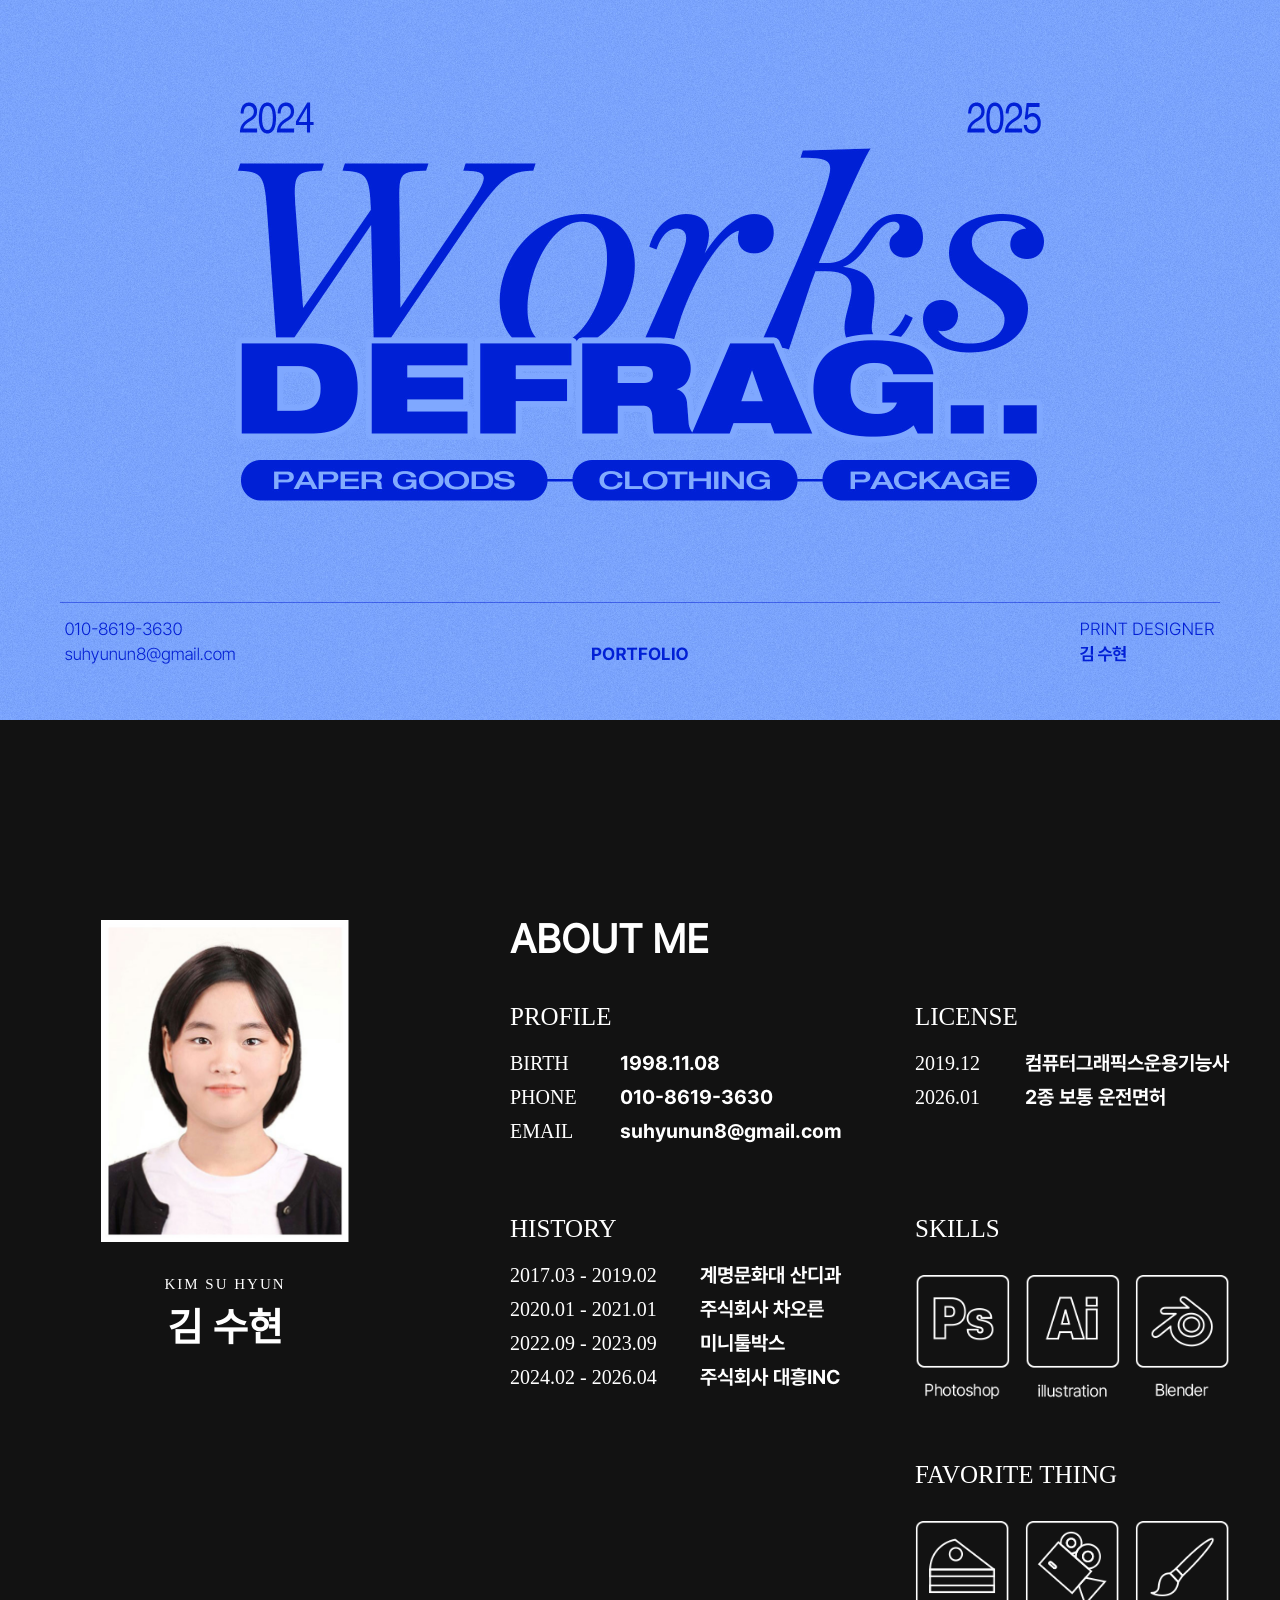
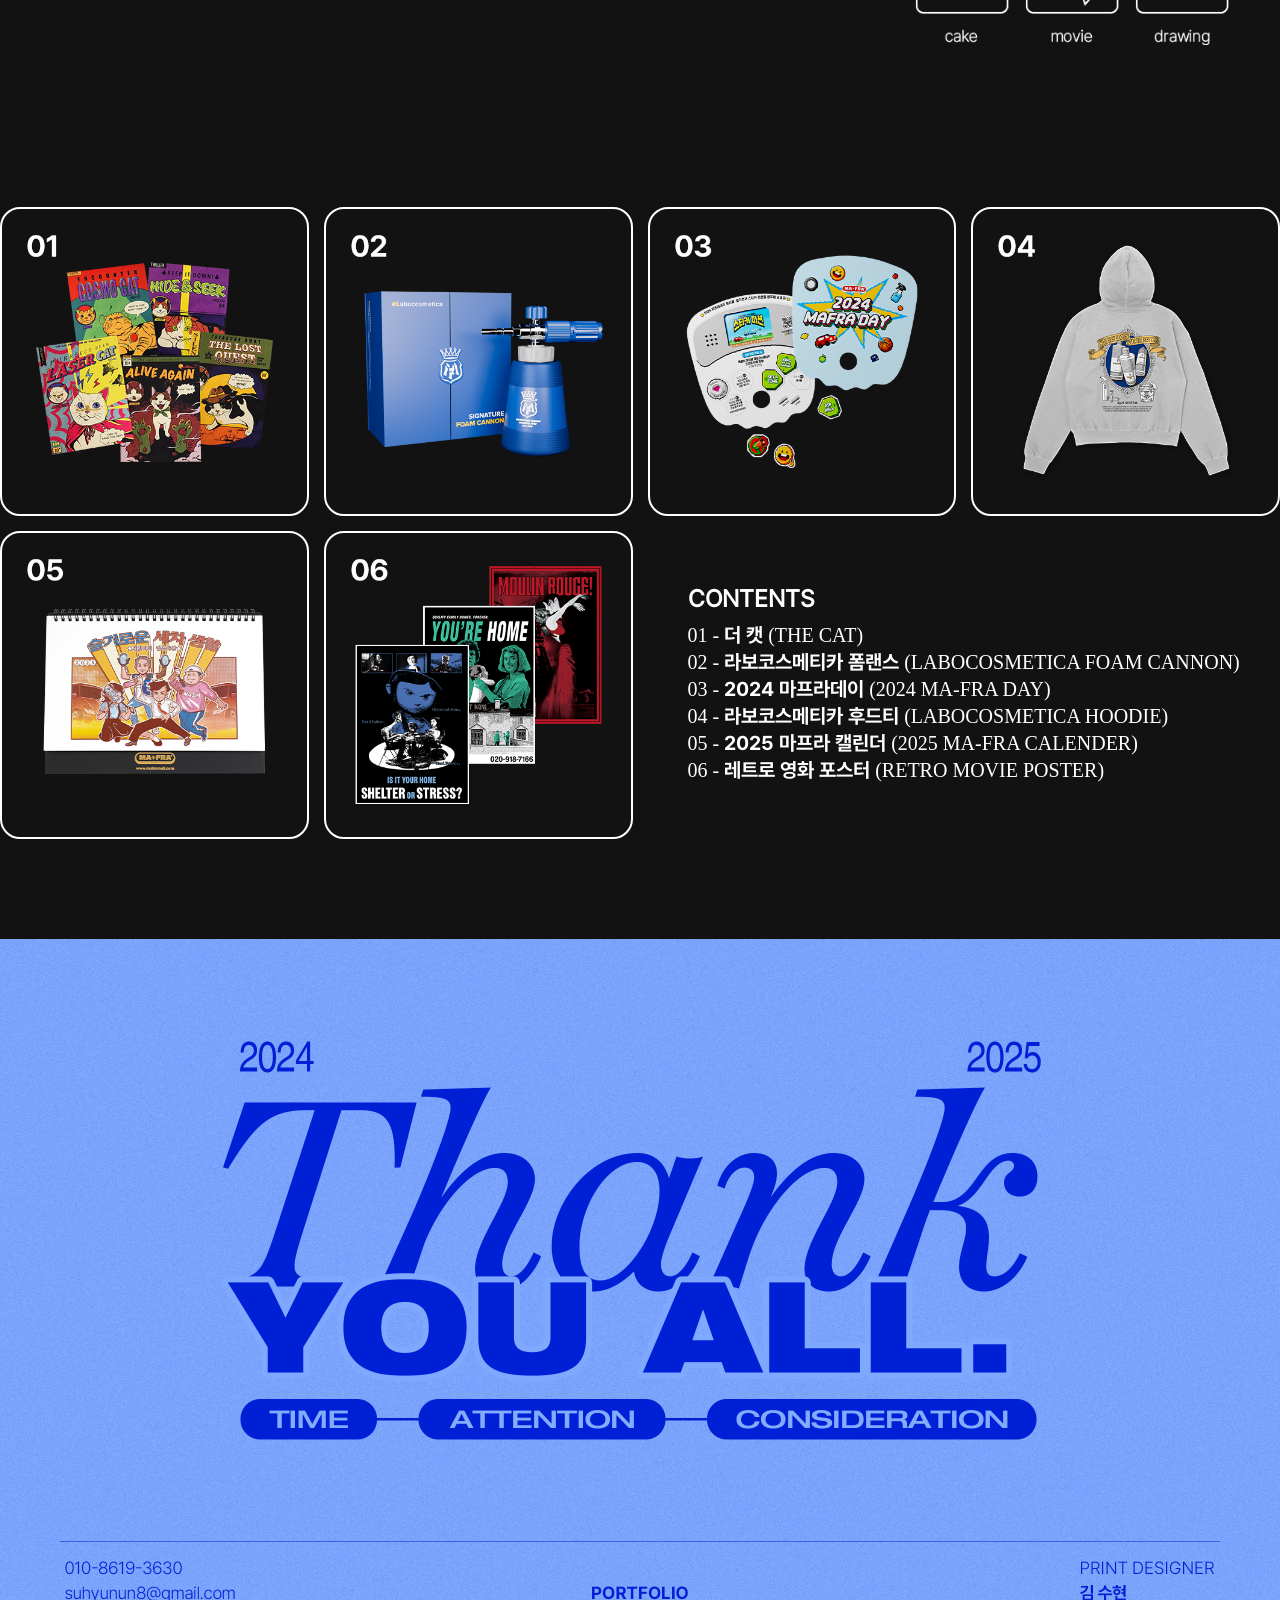
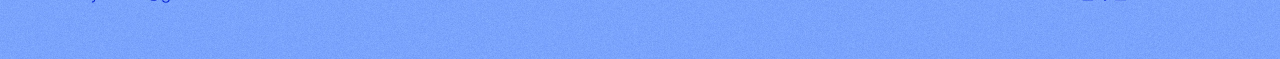
==== index.html @ 247b9dbf "dddd" ====
<!DOCTYPE html>
<html>
<head>
    <meta charset="utf-8">
    <meta name="viewport" content="width=device-width, initial-scale=1.0">
    <title>kim_su_hyun_portfolio_2025</title>
    <link rel="stylesheet" href="./style.css">
    <link rel="stylesheet" href="./media_query.css">
</head>
<body>
     <!-- 상단 커버 이미지 -->
    <section class="cover">
    <img src="./sause/cover/cover_first.jpg" alt="Portfolio Cover Top">
    </section>
 
    <!-- ABOUT -->
  <section class="about">
    <div class="about-container">

      <div class="profile-box">
        <div class="photo"><img src="./sause/cover/cover_my_photo.jpg" alt="Portfolio_my_photo"></div>
        <p class="name-en">KIM SU HYUN</p>
        <h2>김 수현</h2>
      </div>

      <div class="about-info">
      <div class="about_me">ABOUT ME</div>

        <div class="info-grid">
          <div class="profile">
            <h2>PROFILE</h2>
            <div class="profile-item">
            <span class="light">BIRTH</span><span class="bold">1998.11.08</span>
            <span class="light">PHONE</span><span class="bold">010-8619-3630</span>
            <span class="light">EMAIL</span><span class="bold">suhyunun8@gmail.com</span>
            </div>
          </div>

          <div class="license">
            <h2>LICENSE</h2>
            <div class="license-item">
            <span class="light">2019.12</span><span class="bold">컴퓨터그래픽스운용기능사</span>
            <span class="light">2026.01</span><span class="bold">2종 보통 운전면허</span>
            </div>
          </div>

        <div class="history">
          <h2>HISTORY</h2>
          <div class="history-item">
          <span class="light">2017.03 - 2019.02</span><span class="bold">계명문화대 산디과</span>
          <span class="light">2020.01 - 2021.01</span><span class="bold">주식회사 차오른</span>
          <span class="light">2022.09 - 2023.09</span><span class="bold">미니툴박스</span>
          <span class="light">2024.02 - 2026.04</span><span class="bold">주식회사 대흥INC</span>
          </div>
        </div>

        <div class="favorite_thing">
        <div class="skill_group">
         <h2>SKILLS</h2>
         <div class="icons">
            <div class="thing_icon"><img src="./sause/cover/cover_png_photoshop.png" alt="thing_01"></div>
            <div class="thing_icon"><img src="./sause/cover/cover_png_liiustration.png" alt="thing_02"></div>
            <div class="thing_icon"><img src="./sause/cover/cover_png_blender.png" alt="thing_03"></div>
         </div>
        </div>
        <div class="fav_group">
            <h2>FAVORITE THING</h2>
          <div class="icons">
            <div class="thing_icon"><img src="./sause/cover/cover_png_cake.png" alt="thing_04"></div>
            <div class="thing_icon"><img src="./sause/cover/cover_png_movie.png" alt="thing_05"></div>
            <div class="thing_icon"><img src="./sause/cover/cover_png_drawing.png" alt="thing_06"></div>
          </div>
        </div>
        </div>
        </div>

      </div>
    </div>
  </section>
  
  <!-- WORKS -->
  <section class="works-section">
    <div class="works-grid">
      <a href="detail.html?img=./sause/1.the_cat.jpg" target="_blank" class="work">
        <img src="./sause/cover/cover_content_01.png" alt="Portfolio_work_01"></a>

      <a href="detail.html?img=./sause/2-1.labo_package.jpg,./sause/2-2.labo_package.gif,./sause/2-3.labo_package.jpg" target="_blank" class="work">
        <img src="./sause/cover/cover_content_02.png" alt="Portfolio_work_02"></a>

      <a href="detail.html?img=./sause/3-1.2024mafraday.gif,./sause/3-2.2024mafraday.jpg" target="_blank" class="work">
        <img src="./sause/cover/cover_content_03.png" alt="Portfolio_work_03"></a>

      <a href="detail.html?img=./sause/4.graffiti_hoodie.jpg" target="_blank" class="work">
        <img src="./sause/cover/cover_content_04.png" alt="Portfolio_work_04"></a>

      <a href="detail.html?img=./sause/5-1.mafra_calender.jpg,./sause/5-2.mafra_calender.gif,./sause/5-3.mafra_calender.jpg" target="_blank" class="work">
        <img src="./sause/cover/cover_content_05.png" alt="Portfolio_work_05"></a>

      <a href="detail.html?img=./sause/6.movie_posters.jpg" target="_blank" class="work">
        <img src="./sause/cover/cover_content_06.png" alt="Portfolio_work_06"></a>
    <div class="work_text">
        <h2>CONTENTS</h2>
        <div class="contents_t">
        <p>01 - <span>더 캣 </span>(THE CAT)</p>
        <p>02 - <span>라보코스메티카 폼랜스 </span>(LABOCOSMETICA FOAM CANNON)</p>
        <p>03 - <span>2024 마프라데이 </span>(2024 MA-FRA DAY)</p>
        <p>04 - <span>라보코스메티카 후드티 </span>(LABOCOSMETICA HOODIE)</p>
        <p>05 - <span>2025 마프라 캘린더 </span>(2025 MA-FRA CALENDER)</p>
        <p>06 - <span>레트로 영화 포스터 </span>(RETRO MOVIE POSTER)</p>
        </div>
    </div>
    </div>
  </section>

  <section class="cover">
  <img src="./sause/cover/cover_end.jpg" alt="Portfolio Cover end">
  </section>

</body>
</html>
---- style.css ----
* {
  margin: 0;
  padding: 0;
  box-sizing: border-box;
}
html{
    height: 100%;
    overflow-x: hidden;
}
body {
  background: #121212;
  color: #fff;
  font-family: 'pretendard_regular';
}
/*---font---*/
@font-face { 
    font-family: 'futura_heavy';
    src: url('./font/futura/FuturaCyrillicHeavy.ttf') format('truetype');
}

@font-face { 
    font-family: 'pretendard_bold';
    src: url('./font/Pretendard/Pretendard-Bold.otf') format('opentype');
}

@font-face { 
    font-family: 'pretendard_regular';
    src: url('./font/Pretendard/Pretendard-Regular.otf') format('opentype');
}

@font-face { 
    font-family: 'pretendard_light';
    src: url('./font/Pretendard/Pretendar_light.otf') format('opentype'); /* 오타 수정: fomat -> format */
}
img {
    max-width: 100%;
    height: auto;
}
/* ===== COVER IMAGE ===== */
.cover img {
  width: 100%;
  height: auto;
  display: block;
}

/* --- ABOUT 섹션 --- */
.about-container {
    display: flex;
    max-width: 1400px;
    margin: 100px auto;
    align-items: flex-start;
}

.profile-box {
    flex: 0 0 450px;
    display: flex;
    flex-direction: column;
    align-items: center;
    text-align: center;
    margin: 100px 0 0 0;
}

.photo img {
    width: 55%;
    height: auto;
    margin-bottom: 30px;
}

.name-en {
     font-size: 15px;
     letter-spacing: 2px; 
     margin: 0 0 10px 0;
    }
.profile-box h2 {
    font-size: 40px;
    font-weight: bold;
    line-height: 1.2;
}

/* 오른쪽 정보 문단 */
.about-info {
    flex: 1;
    margin: 95px 0 0 60px;
}
.about_me { 
    font-size: 40px; 
    font-weight: 900; 
    margin-bottom: 40px; 
}
.info-grid {
    display: grid;
    grid-template-columns: 1fr 1fr;
    gap: 60px 40px;
}
.info-grid h2{
    font-weight: 300;
    font-family: 'pretendard_light';
    font-size: 25px;
    margin: 0 0 20px 0;
    display: inline-block;
}
.info-grid p{
    font-weight: 300;
    font-family: 'pretendard_light';
}
span {
    font-family: 'pretendard_bold';
    text-align: left;
}
p {
    font-family: 'pretendard_light';
    font-size: 20px;
    color: #fff;
}
.bold {
    font-family: 'pretendard_bold';
    text-align: left;
}
.light {
    font-family: 'pretendard_light';
    font-size: 20px;
    color: #fff;
}
.profile-item, .license-item, .history-item {
    display: grid;
    grid-template-columns: 100px 1fr;
    gap: 10px;
    margin-bottom: 12px;
    align-items: baseline;
}
.history-item .light {
    flex: 0 0 180px;
    white-space: nowrap;
}
.history-item .bold {
    flex: 0 0 180px;
    white-space: nowrap;
    margin: 0 0 0 80px;
}
.light {
    font-family: 'pretendard_light';
    font-size: 20px;
}
.bold {
    font-family: 'pretendard_bold';
    font-size: 20px;
}

/* --- SKILLS 아이콘 --- */

.favorite_thing {
    grid-column: span 1;
}
.skill_group, .fav_group {
    margin-bottom: 30px;
}
.icons {
    display: flex;
    flex-wrap: wrap;
    gap: 10px;
}
.thing_icon {
    width: 95px;
    height: auto;
    display: inline-block;
    justify-content: center;
    align-items: center;
    margin: 10px 5px 30px 0;
}
.thing_icon img {
    width: 100%;
    height: 100%;
    object-fit: contain;
}

/* --- WORKS 섹션 --- */
.works-grid {
    display: grid;
    grid-template-columns: repeat(4, 1fr);
    max-width: 1300px;
    margin : 100px auto;
    justify-items: center;
    gap: 15px;
}
.work {
    aspect-ratio: 1 / 1;
    border: 2px solid #fff;
    border-radius: 20px;
    display: flex;
    justify-content: center;
    align-items: center;
    overflow: hidden;
    width: 100%;
    height: auto;
    overflow: hidden;
    text-decoration: none;
}
.work :hover{
    border: 2px solid #000;
    opacity: 0.8;
}
.work img {
    width: 100%;
    height: auto;
    object-fit: cover;
}
.work_text h2{
    margin: 0 0 10px 0;
}
.work_text{
    font-weight: 300;
    grid-column: span 2;
    display: flex;
    flex-direction: column;
    justify-content: center;
    align-items: flex-start;
    width: 100%;
    padding-left: 40px;
}
.work_text p{
    margin: 0 0 3px 0;
}
---- media_query.css ----
/* ===== 1. Tablet (1100px 이하) ===== */
@media screen and (max-width: 1100px) {
    .about-container {
        flex-direction: column;
        align-items: center;
        margin: 50px auto;
        padding: 0 20px;
    }
    .photo {
        width: 40%;
        min-width:280px;
        max-width: 400px;
        height: auto;
        margin: 30px 0 0 0;
    }
    .profile-box {
        display:flex;
        flex: 0 0 auto;
        margin: 20px 0 50px 0;
    }
    .about-info {
        margin: 20px 0 0 0;
        width: 100%;
        display: flex;
        flex-direction: column;
        align-items: center;
    }
    .info-grid {
        display: grid;
        grid-template-columns: 1fr 1fr;
        width: fit-content;
        gap: 40px;
        text-align: left;
    }
    .work {
        width: 100%;
        max-width: 300px;
        height: auto;
    }
    .works-grid {
        display: grid;
        grid-template-columns: repeat(3, 1fr);
        gap: 15px;
        padding: 0 70px;
        justify-items: center;
    }
    .work_text {
        grid-column: span 3;
        padding-left: 0;
        margin: 20px 0 0 50px;
    }
}

/* ===== 2. Mobile (768px 이하) ===== */
@media screen and (max-width: 768px) {

    .about_me {
        font-size: 30px; text-align: center;
    }
    .profile-box h2 {
        font-size: 32px;
    }
    p, .info-grid p {
        font-size: 16px;
    }
    .photo{
        width: 50%;
        min-width: 150px;
        max-width: 250px;
        height: auto;
    }
    .photo img{
        width: 100%;
        height: auto;
    }
    .info-grid {
        grid-template-columns: 1fr;
        gap: 30px;
    }
    .info-grid p { 
        font-size: 20px;
        line-height: 1.6;
        word-break: keep-all;
    }
    .info-grid h2 {
        font-size: 20px;
        margin-bottom: 10px;
        padding-bottom: 5px;
    }
    .profile-item, .license-item, .history-item {
    display: grid;
    grid-template-columns: 80px 1fr;
    gap: 8px;
    margin: 0 0 12px 0;
    align-items: baseline;
    }
    .works-grid {
        grid-template-columns: 1fr;
        justify-items: center;
    }
    .work {
        width: 100%;
        max-width: 500px;
        margin: 0 0 20px 0;
    }
    .work_text {
        grid-column: span 1;
        align-items: center;
        text-align: left;
        margin: 0 auto;
        padding-left: 0;
        align-items: flex-start;
    }
    .icons {
        width: 100%;
        display: flex;
        justify-content: center;
        gap: 20px;
        margin: 20px 0 40px 0;
        flex-wrap: wrap;
    }
    .thing_icon {
        width: 88px;
        max-width: none;
        height: auto;
        margin: 0;
    }
    .thing_icon img {
        width: 100%;
        height: auto;
        display: block;
        object-fit: contain;
    }
    .history-item {
        flex-direction: column;
        gap: 5px;
    }
    
    .history-item .date {
        flex: 0 0 auto;
    }

    .info-grid {
        width: 100%;
    }
    .contents_t {
        line-height: 2.0;
        font-size: 16px;
    }
}
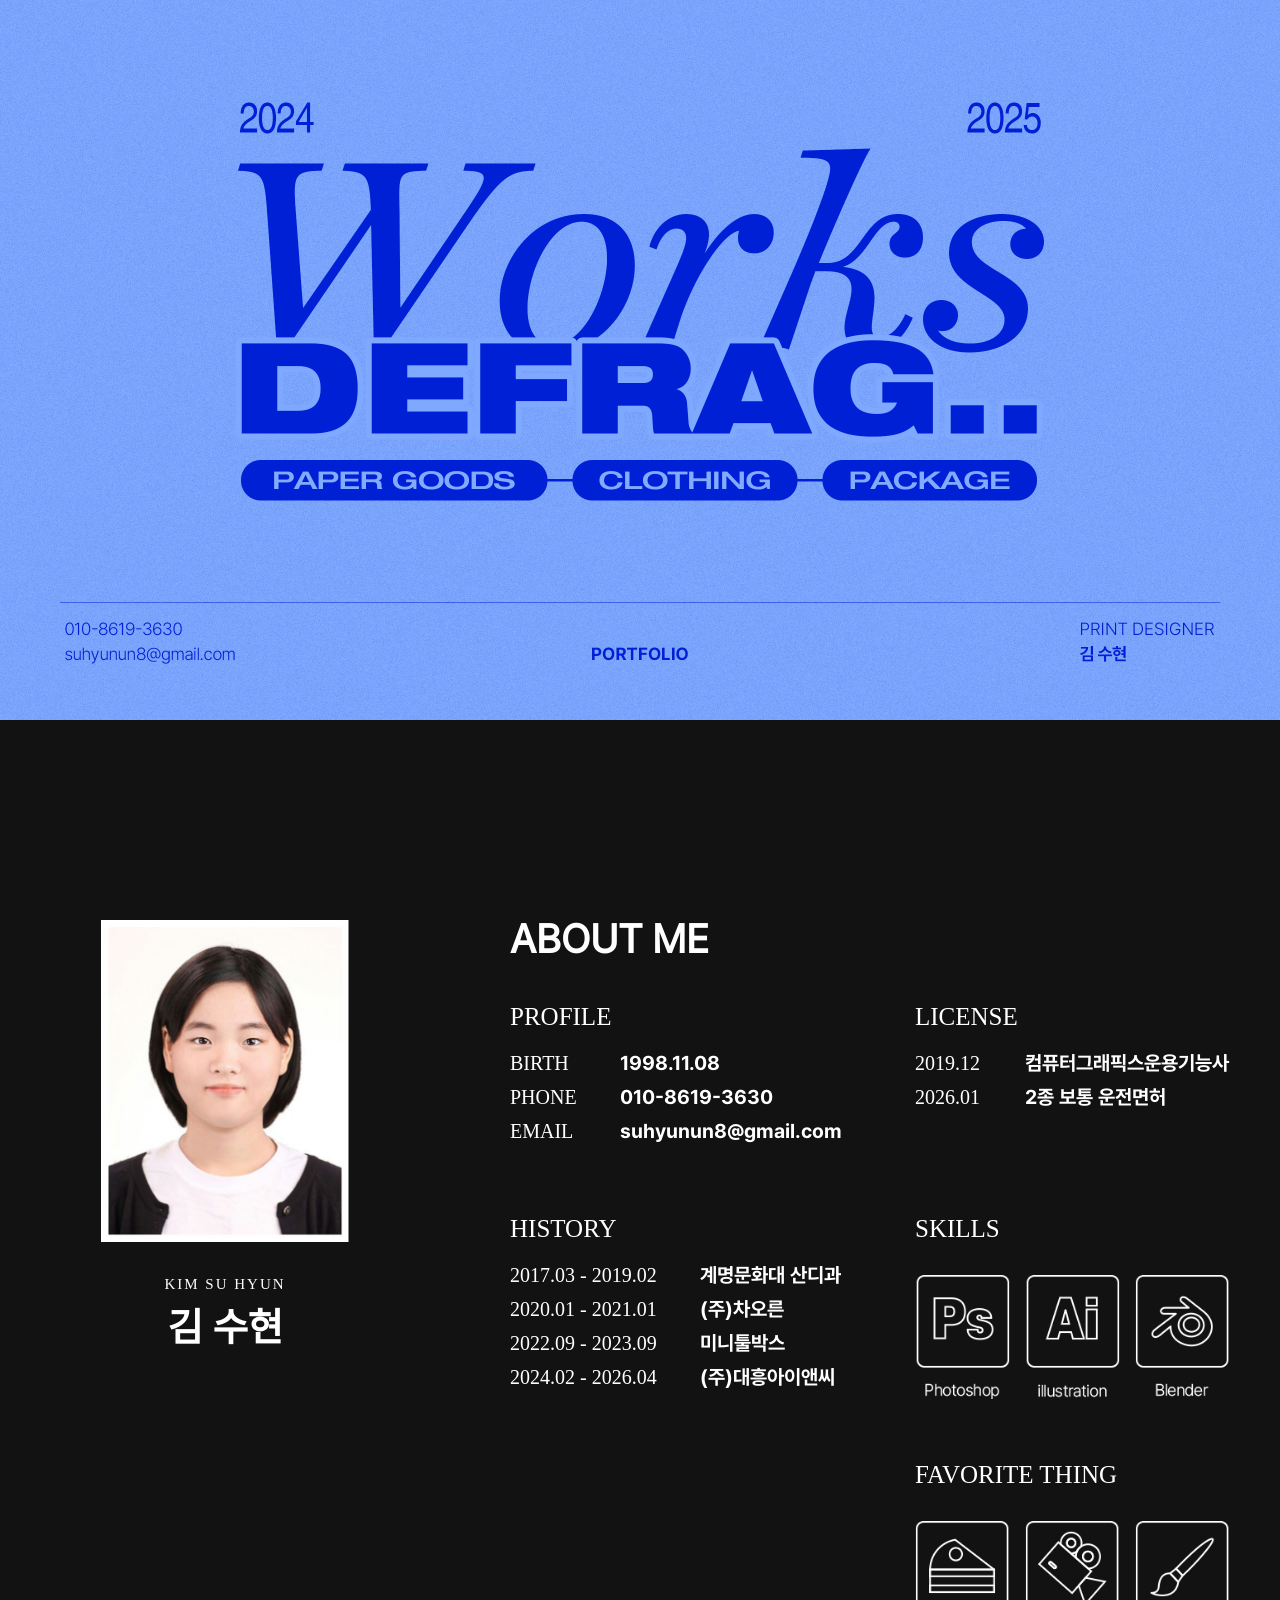
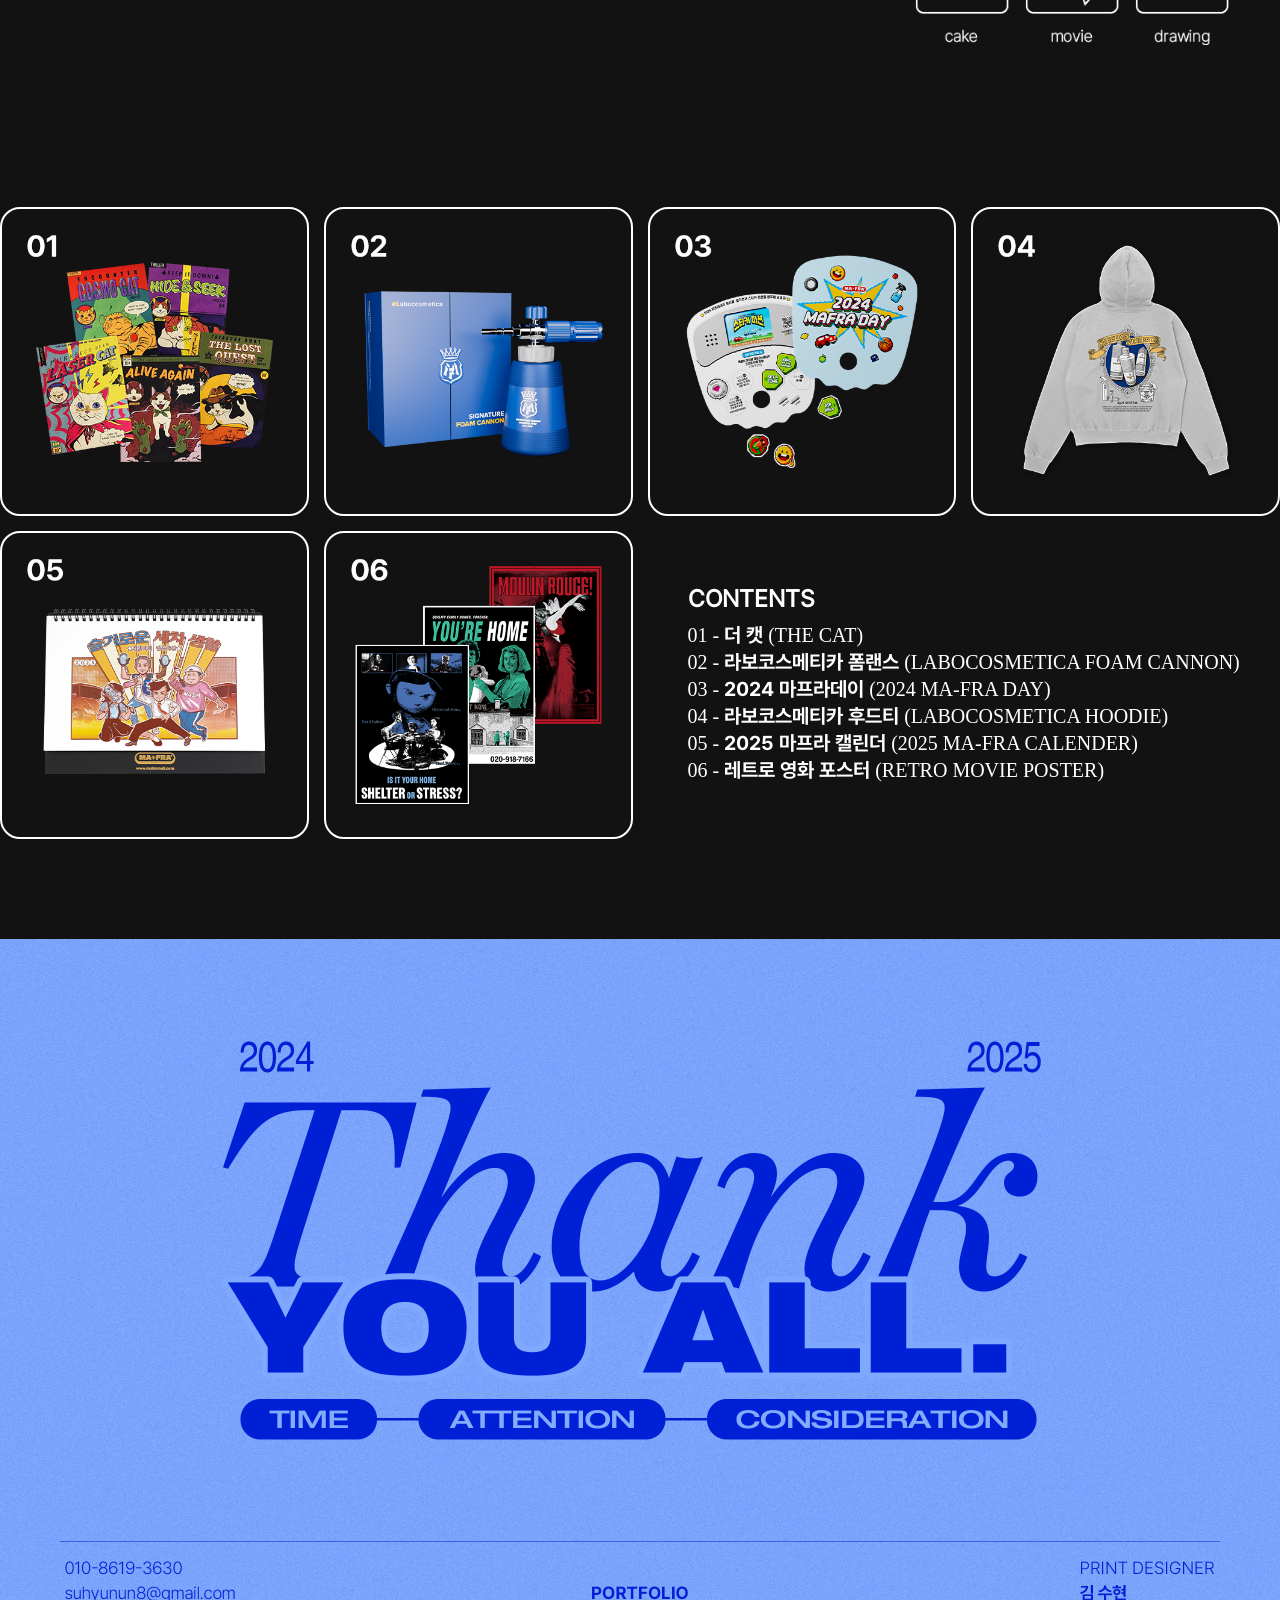
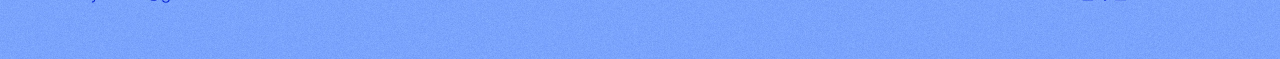
==== commit e0a61873: "text" ====
--- a/index.html
+++ b/index.html
@@ -48,9 +48,9 @@
           <h2>HISTORY</h2>
           <div class="history-item">
           <span class="light">2017.03 - 2019.02</span><span class="bold">계명문화대 산디과</span>
-          <span class="light">2020.01 - 2021.01</span><span class="bold">주식회사 차오른</span>
+          <span class="light">2020.01 - 2021.01</span><span class="bold">(주)차오른</span>
           <span class="light">2022.09 - 2023.09</span><span class="bold">미니툴박스</span>
-          <span class="light">2024.02 - 2026.04</span><span class="bold">주식회사 대흥INC</span>
+          <span class="light">2024.02 - 2026.04</span><span class="bold">(주)대흥아이앤씨</span>
           </div>
         </div>
 
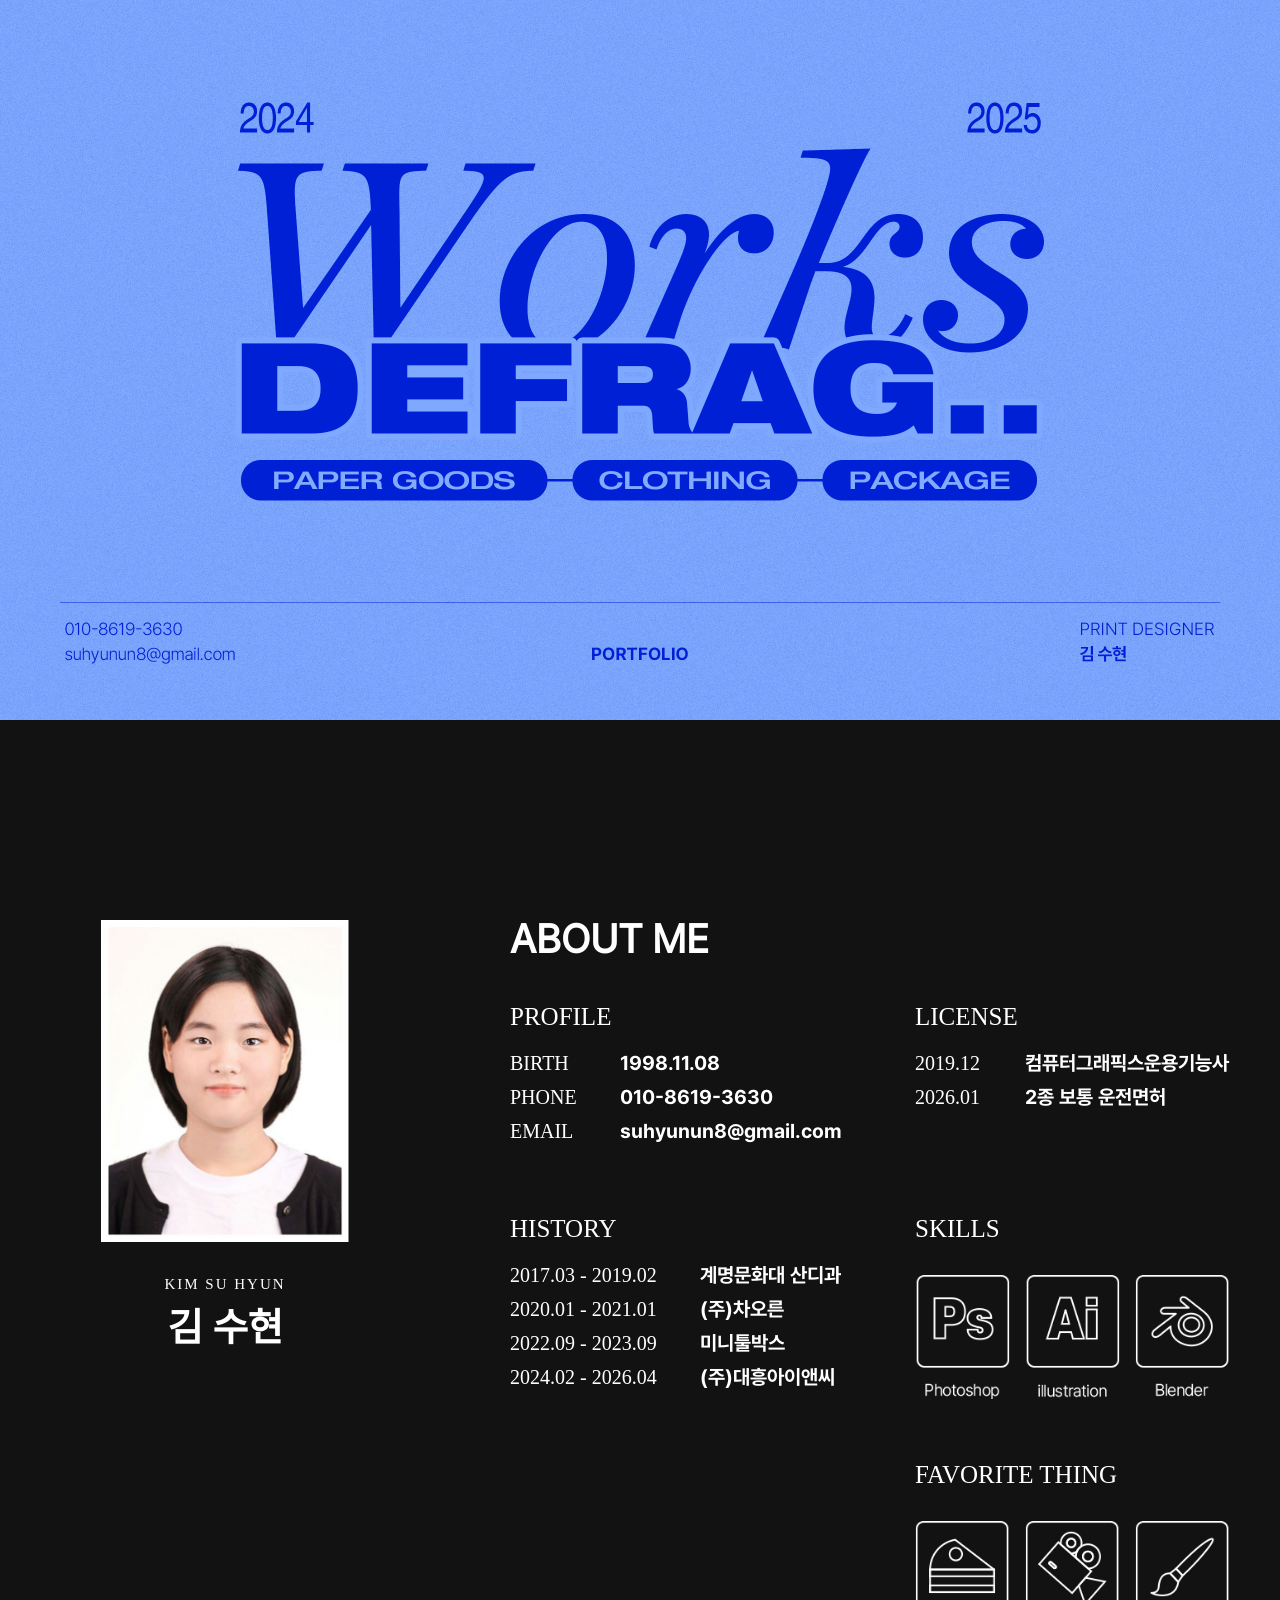
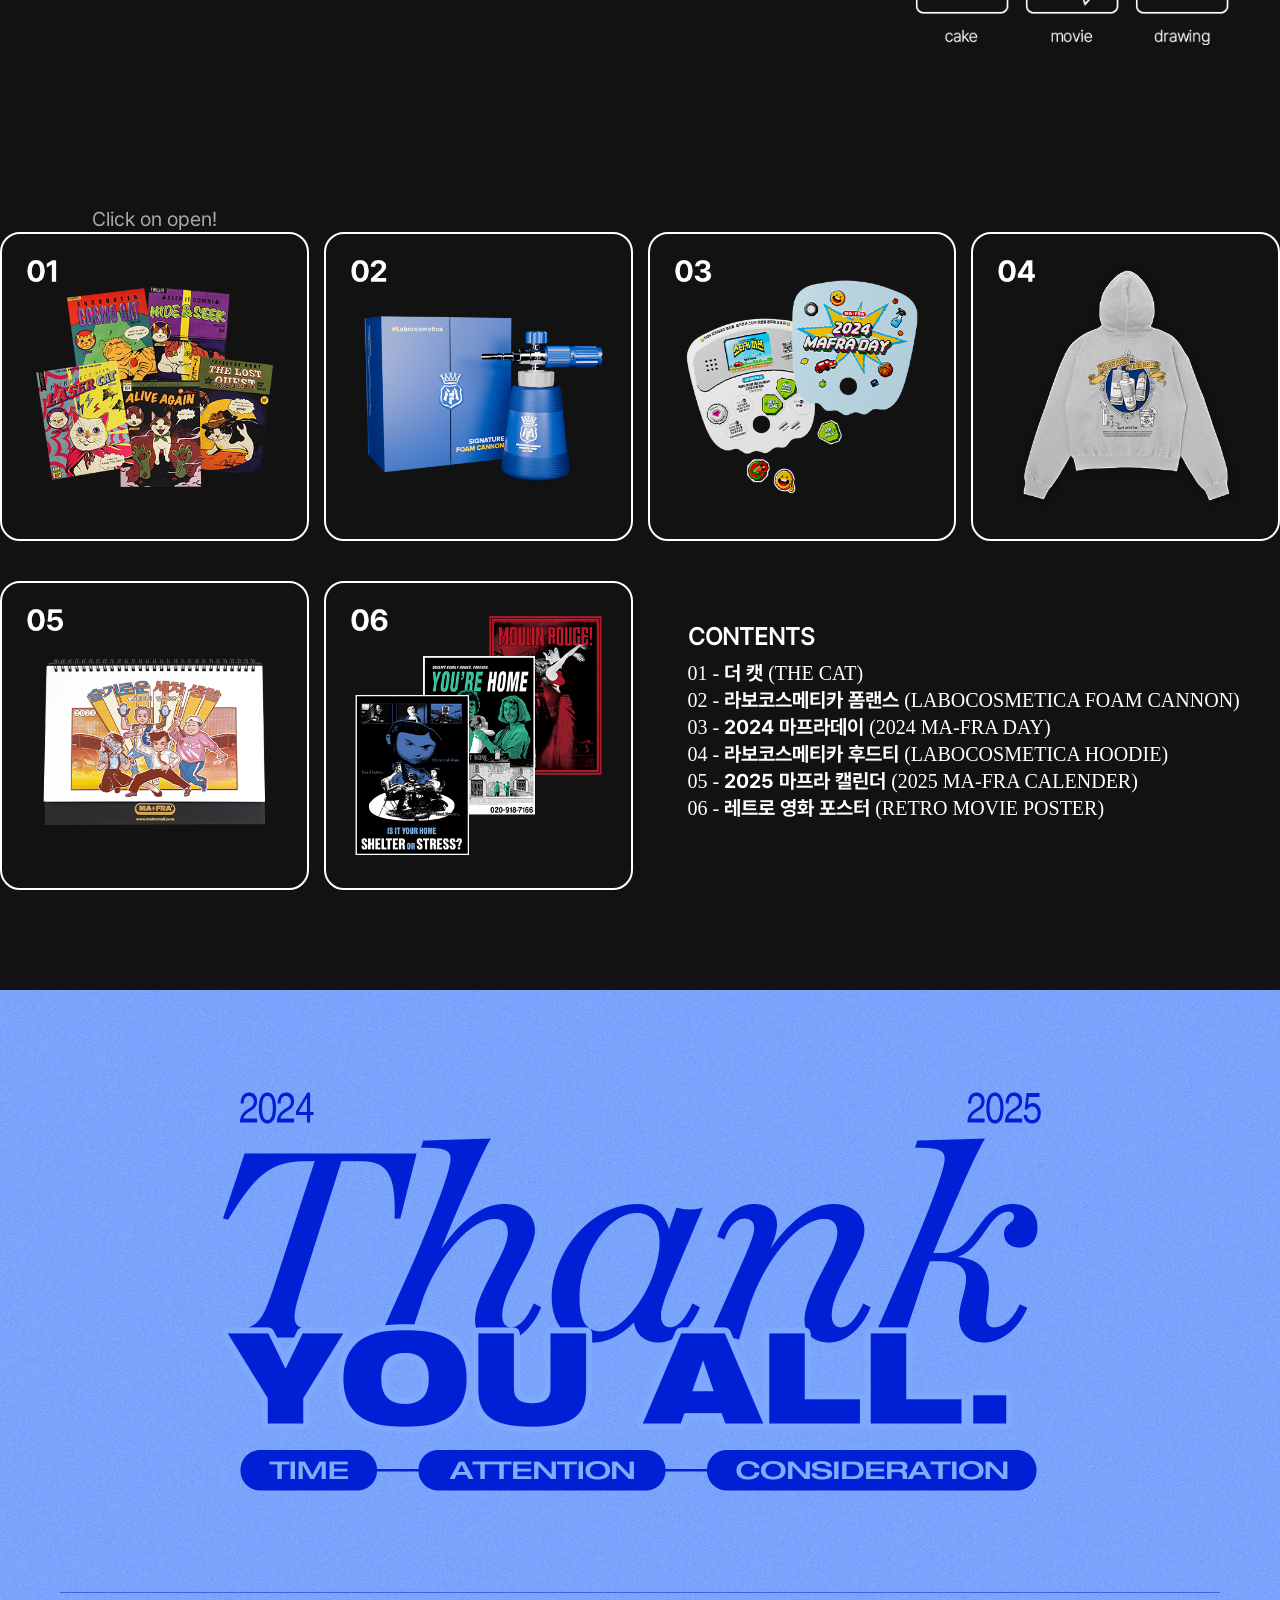
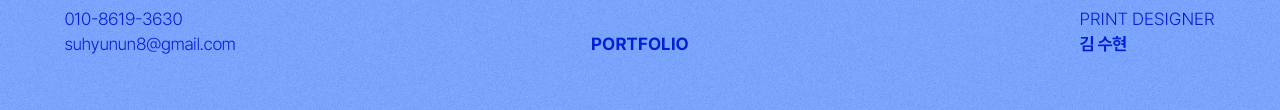
==== commit 050fb93c: "fdfd" ====
--- a/index.html
+++ b/index.html
@@ -81,9 +81,11 @@
   <!-- WORKS -->
   <section class="works-section">
     <div class="works-grid">
-      <a href="detail.html?img=./sause/1.the_cat.jpg" target="_blank" class="work">
-        <img src="./sause/cover/cover_content_01.png" alt="Portfolio_work_01"></a>
-
+      <div class="work-container">
+      <span class="click-text">Click on open!</span> <a href="detail.html?img=./sause/1.the_cat.jpg" target="_blank" class="work">
+      <img src="./sause/cover/cover_content_01.png" alt="Portfolio_work_01">
+      </a>
+    </div>
       <a href="detail.html?img=./sause/2-1.labo_package.jpg,./sause/2-2.labo_package.gif,./sause/2-3.labo_package.jpg" target="_blank" class="work">
         <img src="./sause/cover/cover_content_02.png" alt="Portfolio_work_02"></a>
 
--- a/style.css
+++ b/style.css
@@ -183,6 +183,7 @@
     gap: 15px;
 }
 .work {
+    position: relative;
     aspect-ratio: 1 / 1;
     border: 2px solid #fff;
     border-radius: 20px;
@@ -191,9 +192,8 @@
     align-items: center;
     overflow: hidden;
     width: 100%;
-    height: auto;
-    overflow: hidden;
     text-decoration: none;
+    margin-top: 25px;
 }
 .work :hover{
     border: 2px solid #000;
@@ -220,3 +220,21 @@
 .work_text p{
     margin: 0 0 3px 0;
 }
+.work-container {
+    display: flex;
+    flex-direction: column;
+    align-items: center;
+    width: 100%;
+}
+.click-text {
+    font-size: 20px;
+    color: #aaaaaa;
+    margin-bottom: 0.5%;
+    display: block;
+    width: 100%;
+    text-align: center;
+    font-family: 'pretendard_regular';
+}
+.work-container .work {
+    margin: 0; 
+}
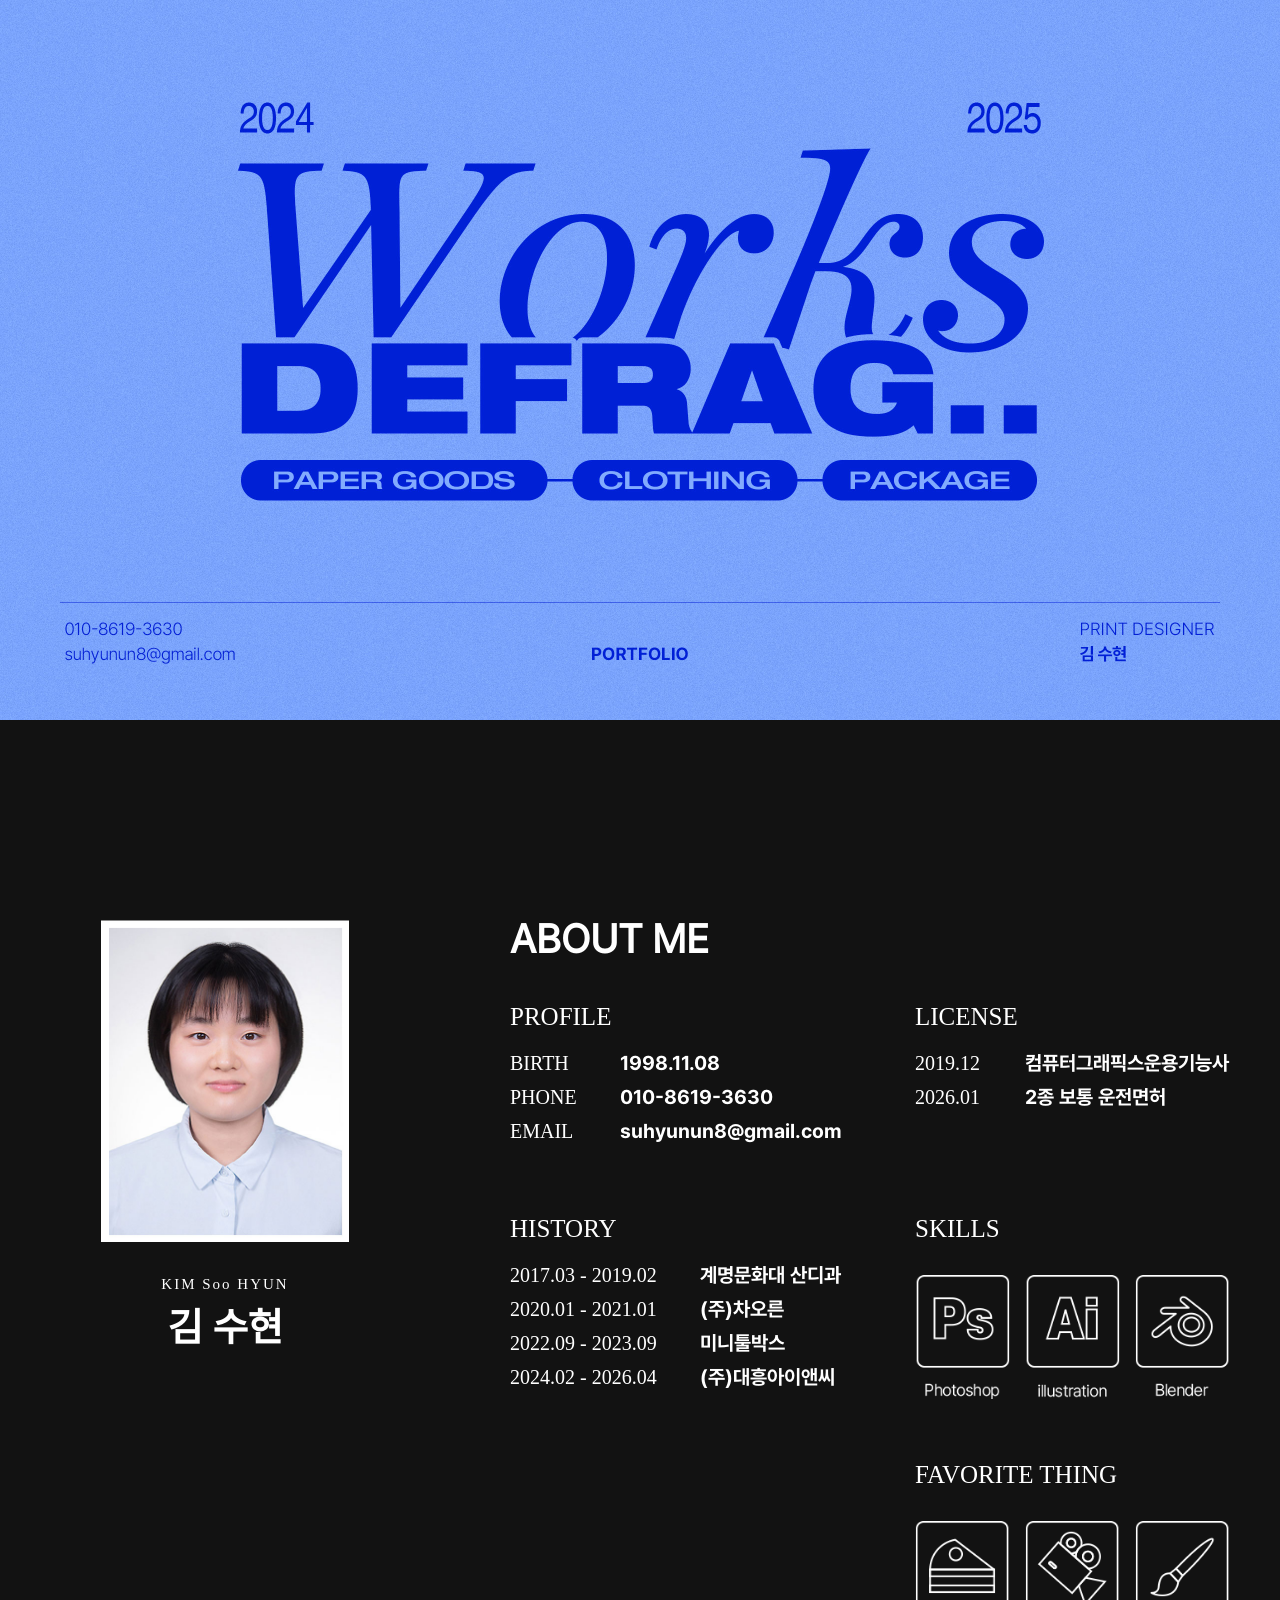
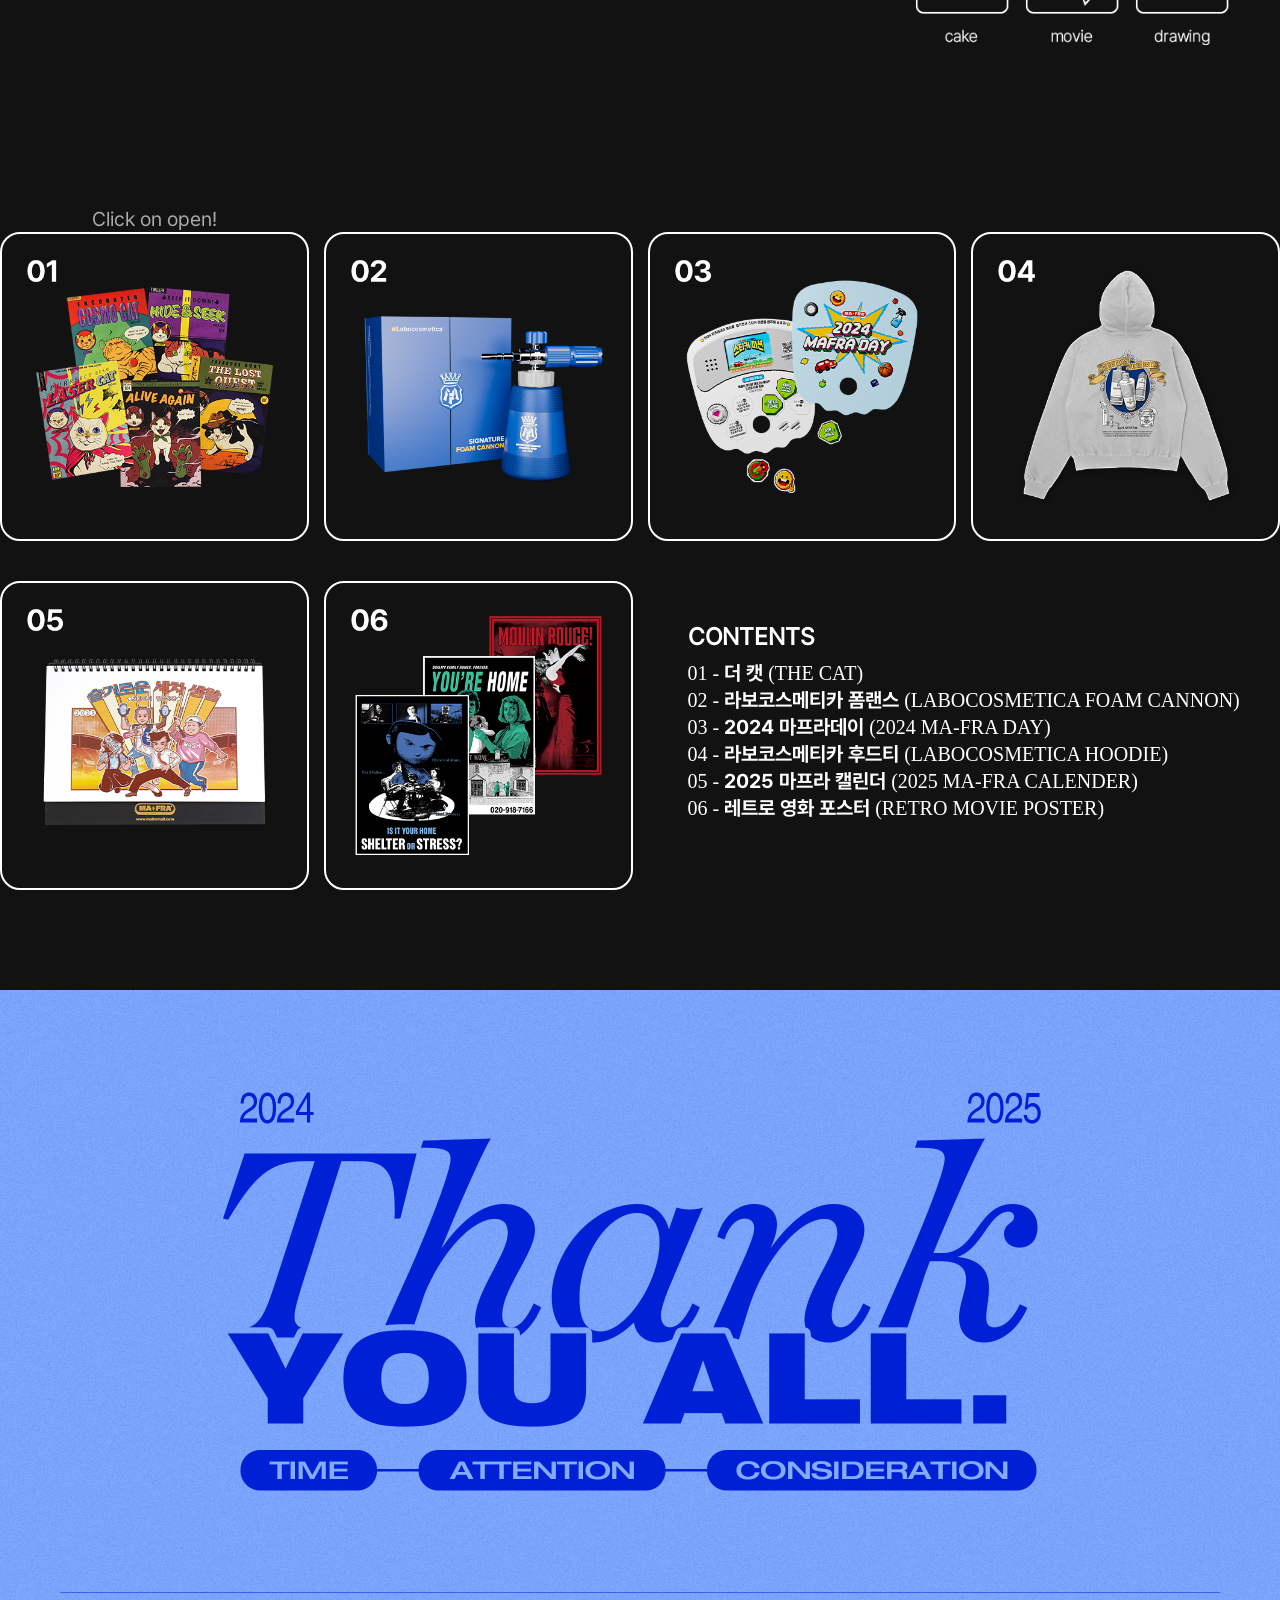
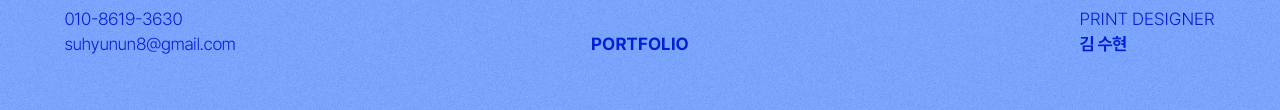
==== commit 9b0ded4c: "dd" ====
--- a/index.html
+++ b/index.html
@@ -19,7 +19,7 @@
 
       <div class="profile-box">
         <div class="photo"><img src="./sause/cover/cover_my_photo.jpg" alt="Portfolio_my_photo"></div>
-        <p class="name-en">KIM SU HYUN</p>
+        <p class="name-en">KIM Soo HYUN</p>
         <h2>김 수현</h2>
       </div>
 
@@ -86,7 +86,7 @@
       <img src="./sause/cover/cover_content_01.png" alt="Portfolio_work_01">
       </a>
     </div>
-      <a href="detail.html?img=./sause/2-1.labo_package.jpg,./sause/2-2.labo_package.gif,./sause/2-3.labo_package.jpg" target="_blank" class="work">
+      <a href="detail.html?img=./sause/2-1.labo_package.jpg,./sause/2-2.labo_package.gif,./sause/2-3.labo_package.jpg,./sause/2-4.labo_package.gif," target="_blank" class="work">
         <img src="./sause/cover/cover_content_02.png" alt="Portfolio_work_02"></a>
 
       <a href="detail.html?img=./sause/3-1.2024mafraday.gif,./sause/3-2.2024mafraday.jpg" target="_blank" class="work">
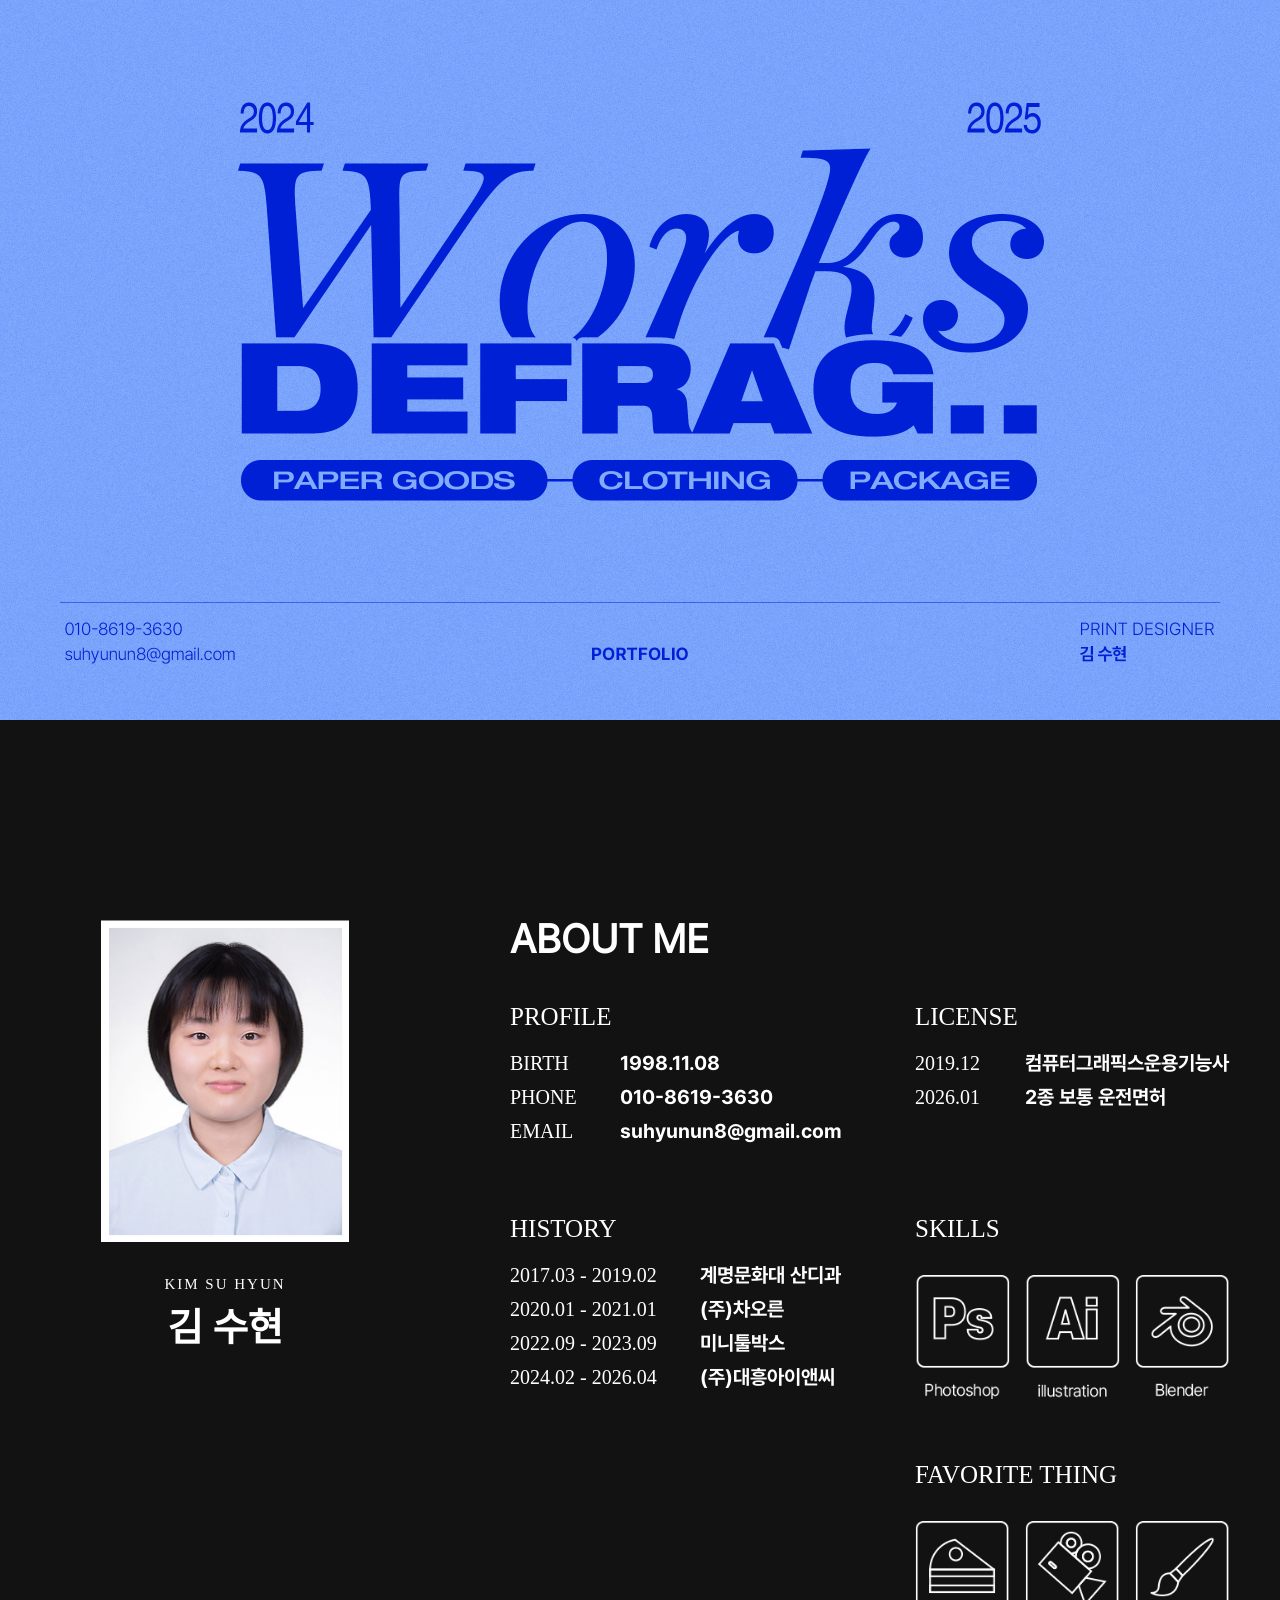
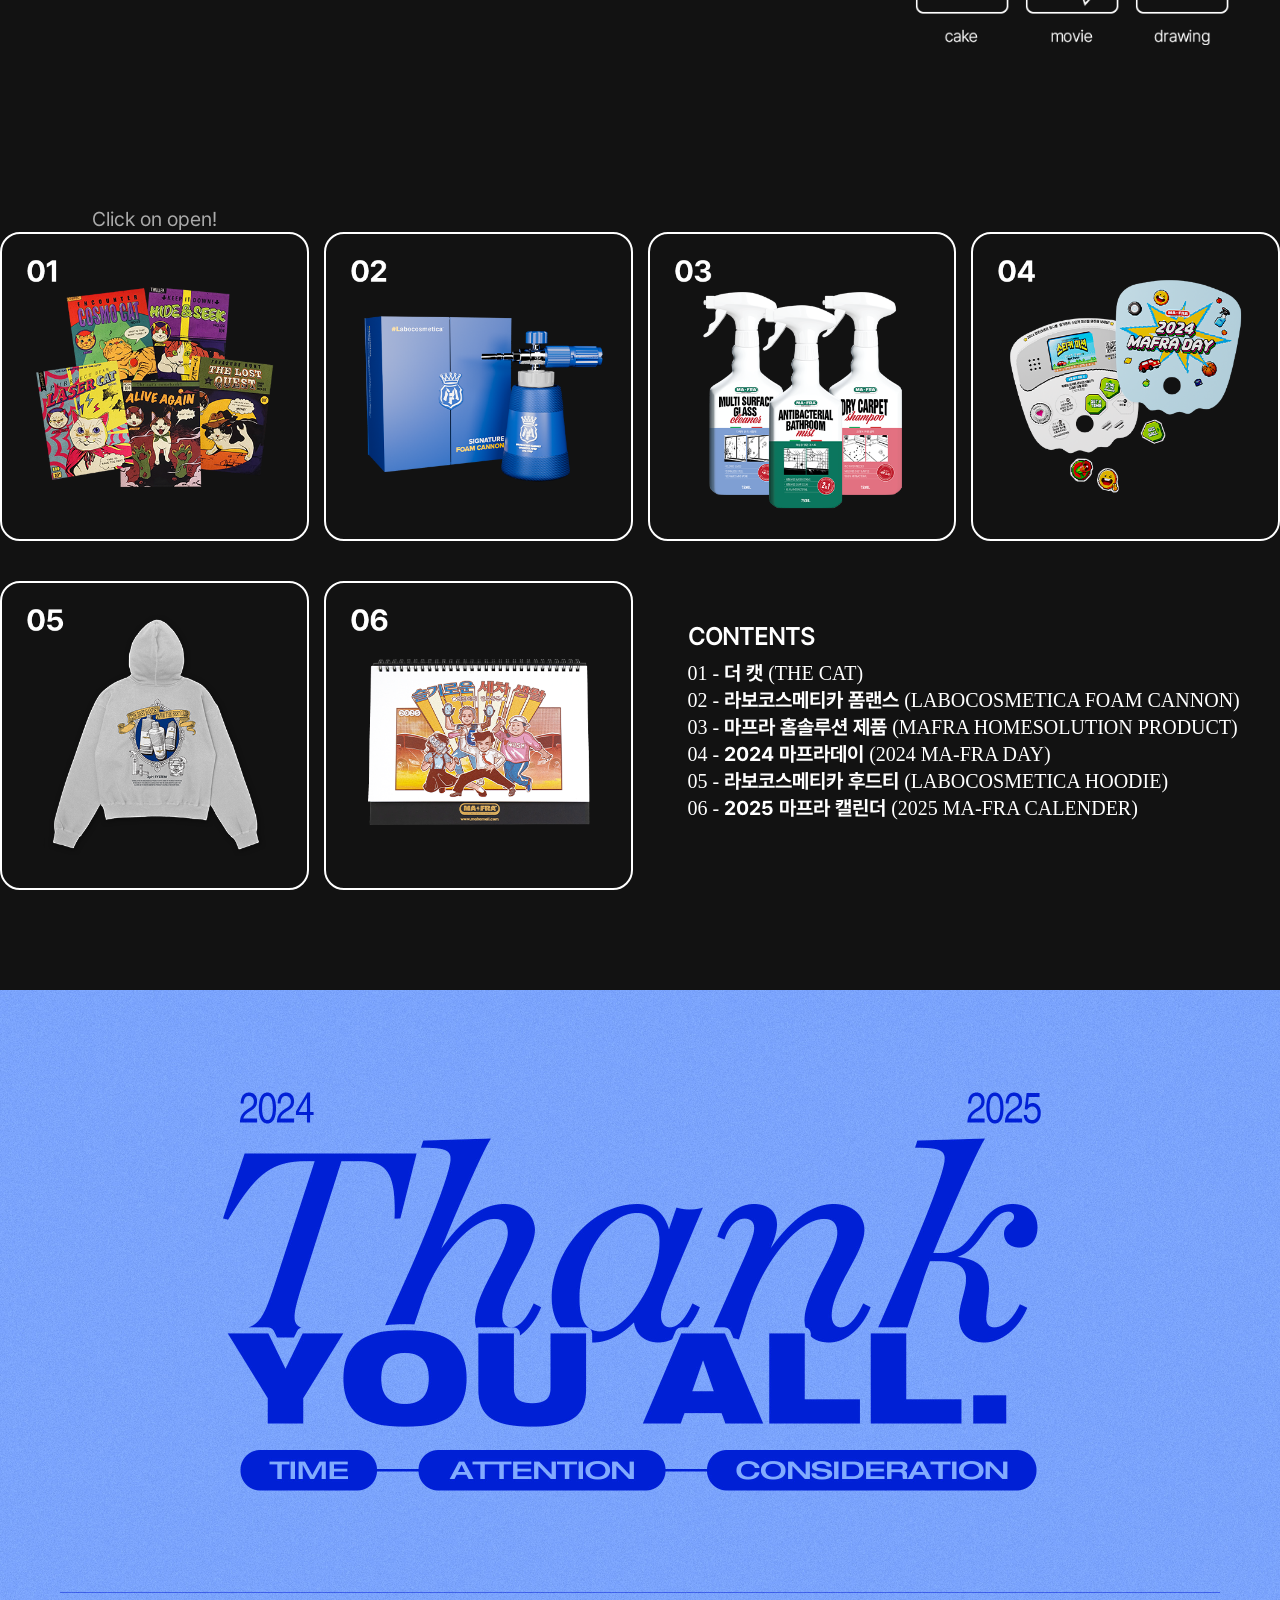
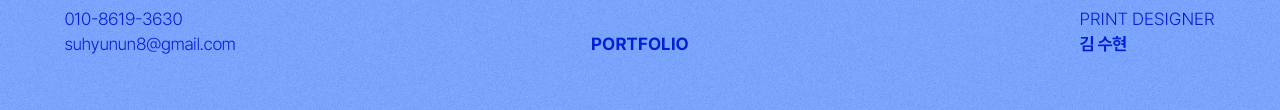
==== commit e141c2ba: "dff" ====
--- a/index.html
+++ b/index.html
@@ -19,7 +19,7 @@
 
       <div class="profile-box">
         <div class="photo"><img src="./sause/cover/cover_my_photo.jpg" alt="Portfolio_my_photo"></div>
-        <p class="name-en">KIM Soo HYUN</p>
+        <p class="name-en">KIM SU HYUN</p>
         <h2>김 수현</h2>
       </div>
 
@@ -89,26 +89,27 @@
       <a href="detail.html?img=./sause/2-1.labo_package.jpg,./sause/2-2.labo_package.gif,./sause/2-3.labo_package.jpg,./sause/2-4.labo_package.gif," target="_blank" class="work">
         <img src="./sause/cover/cover_content_02.png" alt="Portfolio_work_02"></a>
 
-      <a href="detail.html?img=./sause/3-1.2024mafraday.gif,./sause/3-2.2024mafraday.jpg" target="_blank" class="work">
+      <a href="detail.html?img=./sause/3.mafra_homesolution.jpg" target="_blank" class="work">
         <img src="./sause/cover/cover_content_03.png" alt="Portfolio_work_03"></a>
 
-      <a href="detail.html?img=./sause/4.graffiti_hoodie.jpg" target="_blank" class="work">
+      <a href="detail.html?img=./sause/4-1.2024mafraday.gif,./sause/4-2.2024mafraday.jpg" target="_blank" class="work">
         <img src="./sause/cover/cover_content_04.png" alt="Portfolio_work_04"></a>
 
-      <a href="detail.html?img=./sause/5-1.mafra_calender.jpg,./sause/5-2.mafra_calender.gif,./sause/5-3.mafra_calender.jpg" target="_blank" class="work">
+      <a href="detail.html?img=./sause/5.graffiti_hoodie.jpg" target="_blank" class="work">
         <img src="./sause/cover/cover_content_05.png" alt="Portfolio_work_05"></a>
 
-      <a href="detail.html?img=./sause/6.movie_posters.jpg" target="_blank" class="work">
+      <a href="detail.html?img=./sause/6-1.mafra_calender.jpg,./sause/6-2.mafra_calender.gif,./sause/6-3.mafra_calender.jpg" target="_blank" class="work">
         <img src="./sause/cover/cover_content_06.png" alt="Portfolio_work_06"></a>
+
     <div class="work_text">
         <h2>CONTENTS</h2>
         <div class="contents_t">
         <p>01 - <span>더 캣 </span>(THE CAT)</p>
         <p>02 - <span>라보코스메티카 폼랜스 </span>(LABOCOSMETICA FOAM CANNON)</p>
-        <p>03 - <span>2024 마프라데이 </span>(2024 MA-FRA DAY)</p>
-        <p>04 - <span>라보코스메티카 후드티 </span>(LABOCOSMETICA HOODIE)</p>
-        <p>05 - <span>2025 마프라 캘린더 </span>(2025 MA-FRA CALENDER)</p>
-        <p>06 - <span>레트로 영화 포스터 </span>(RETRO MOVIE POSTER)</p>
+        <p>03 - <span>마프라 홈솔루션 제품 </span>(MAFRA HOMESOLUTION PRODUCT)</p>
+        <p>04 - <span>2024 마프라데이 </span>(2024 MA-FRA DAY)</p>
+        <p>05 - <span>라보코스메티카 후드티 </span>(LABOCOSMETICA HOODIE)</p>
+        <p>06 - <span>2025 마프라 캘린더 </span>(2025 MA-FRA CALENDER)</p>
         </div>
     </div>
     </div>
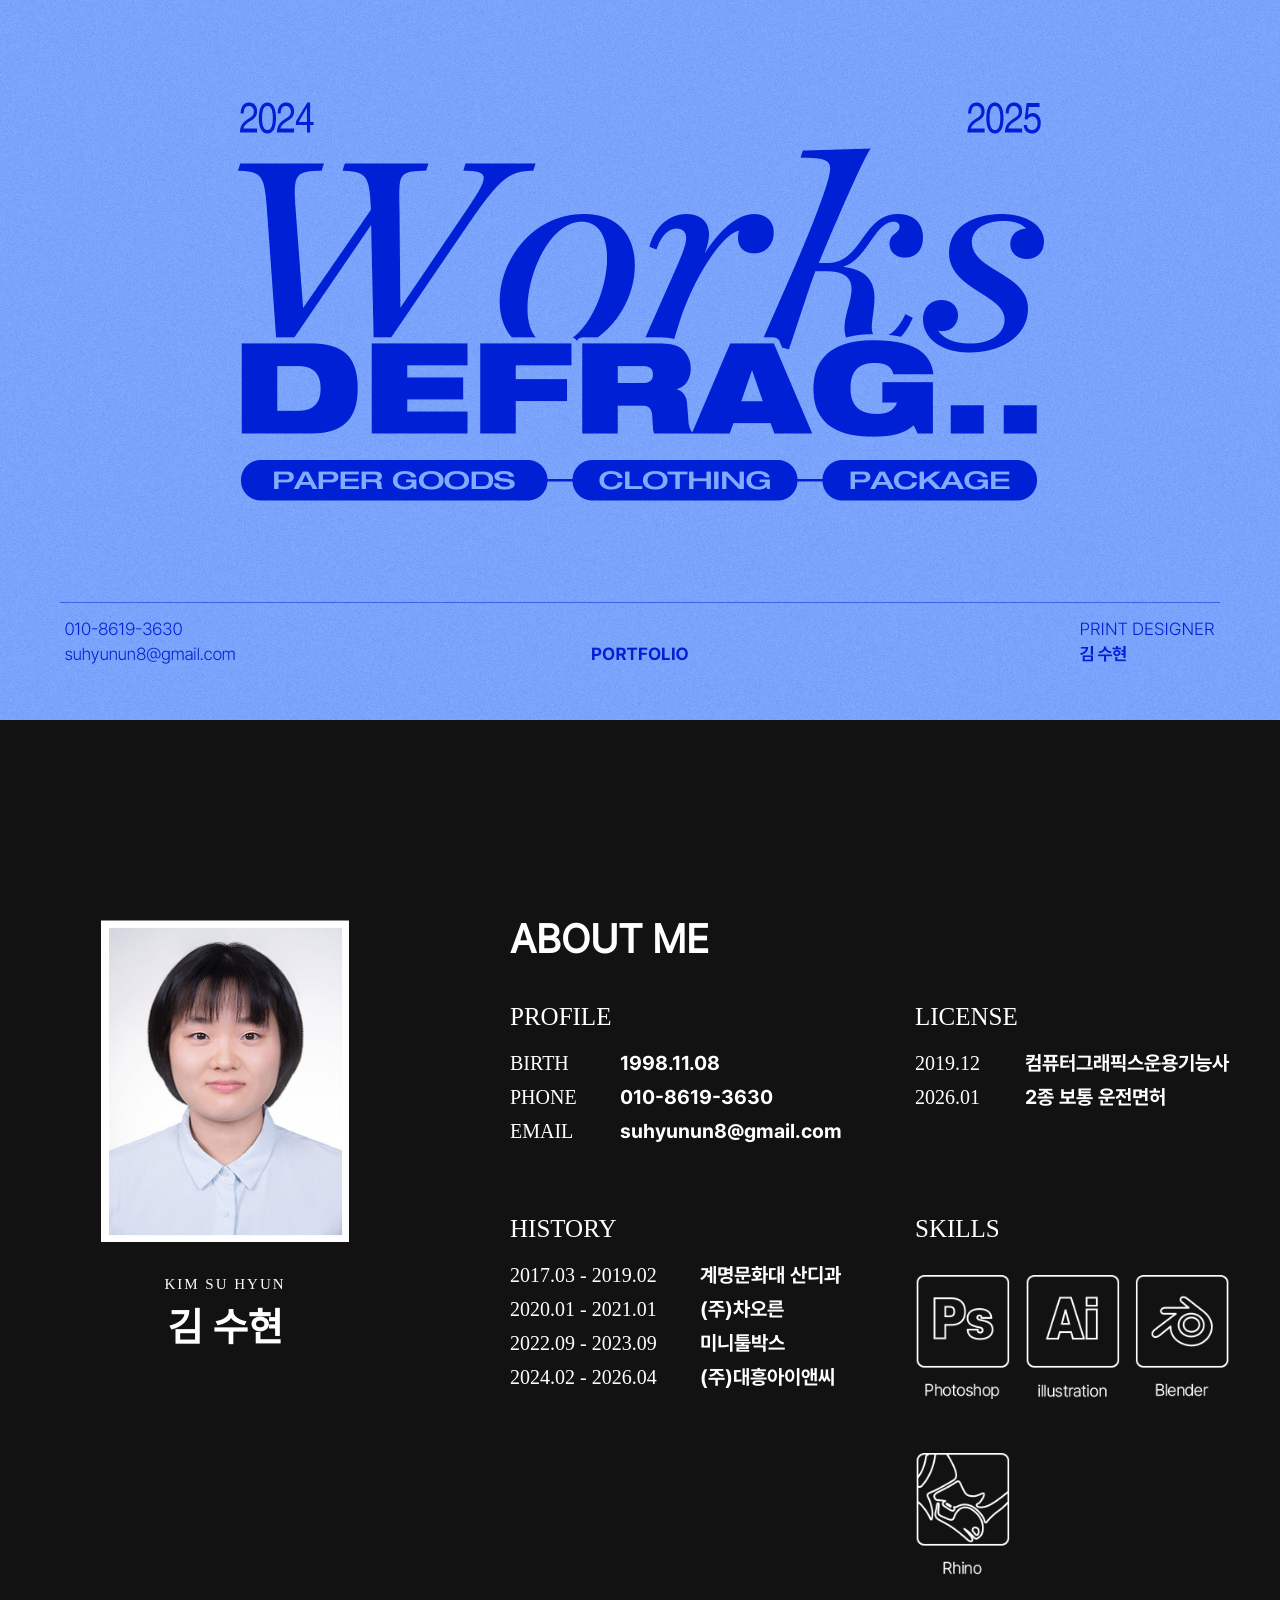
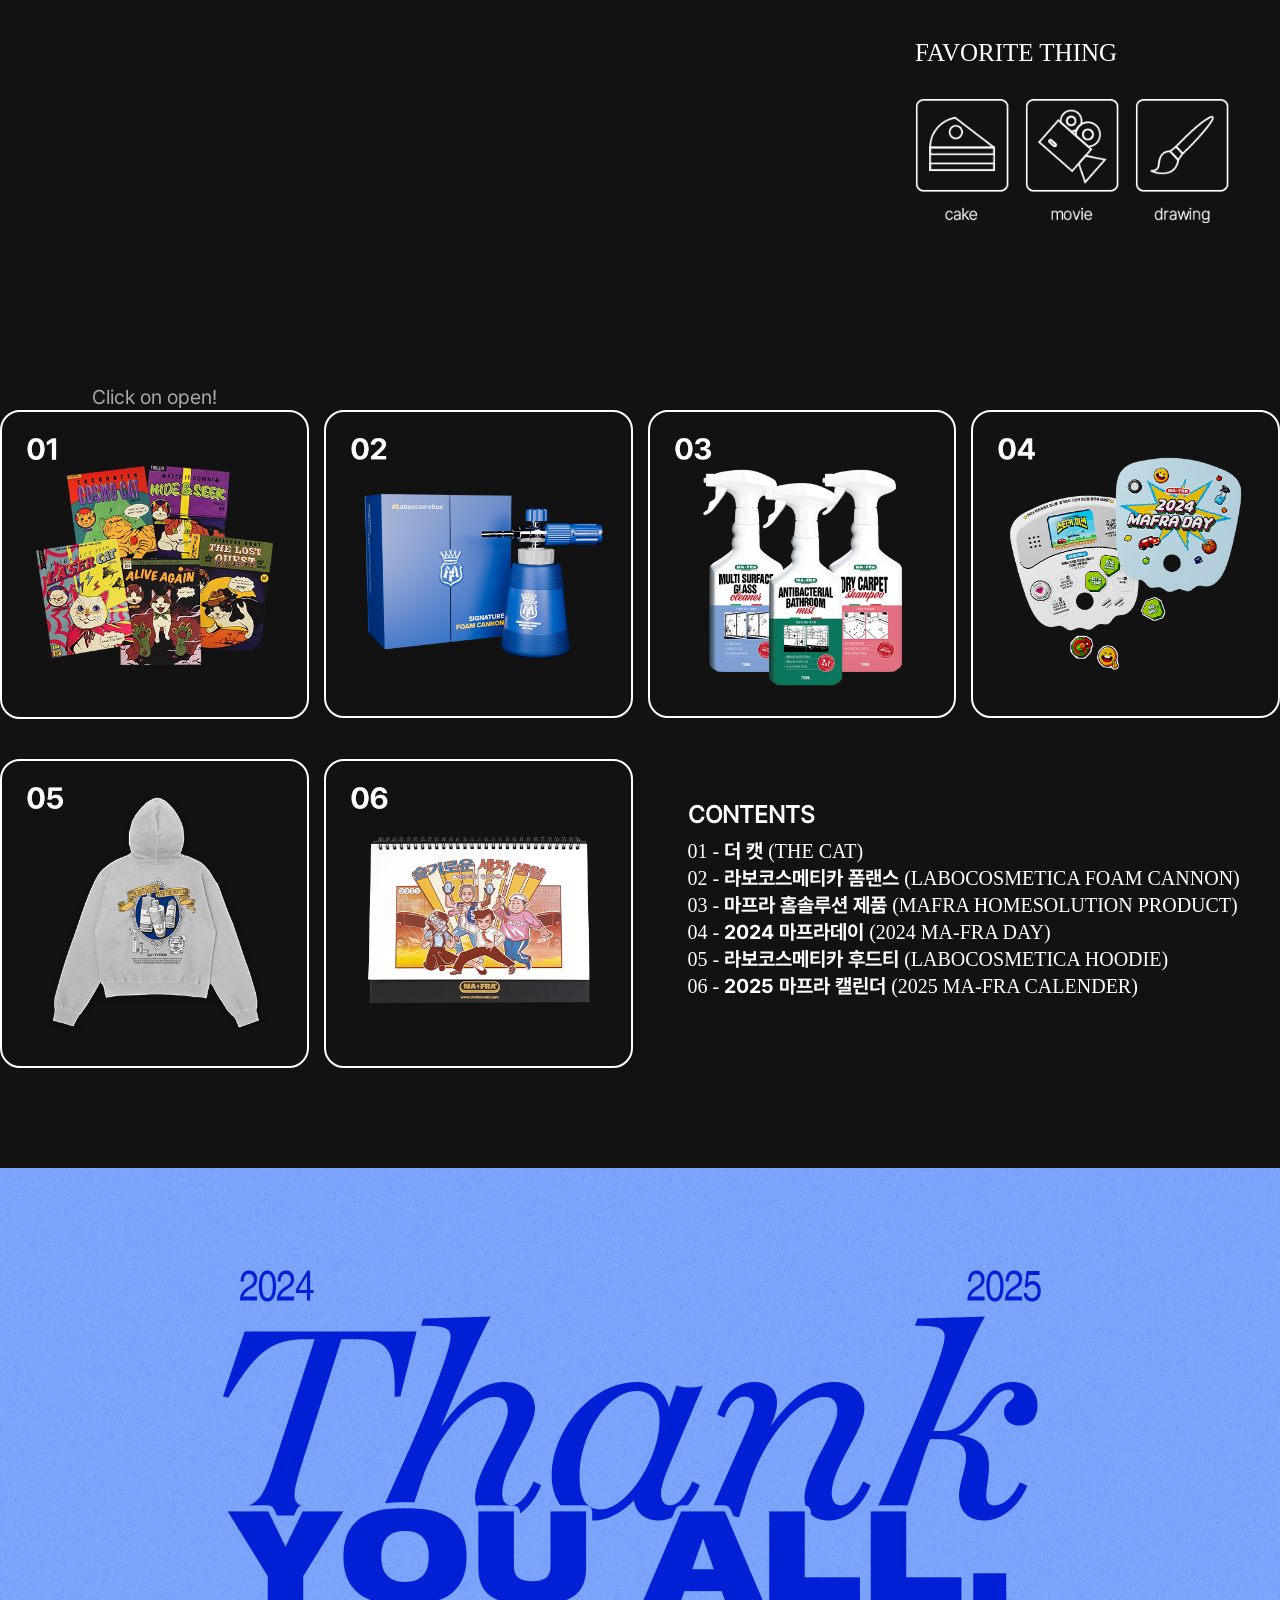
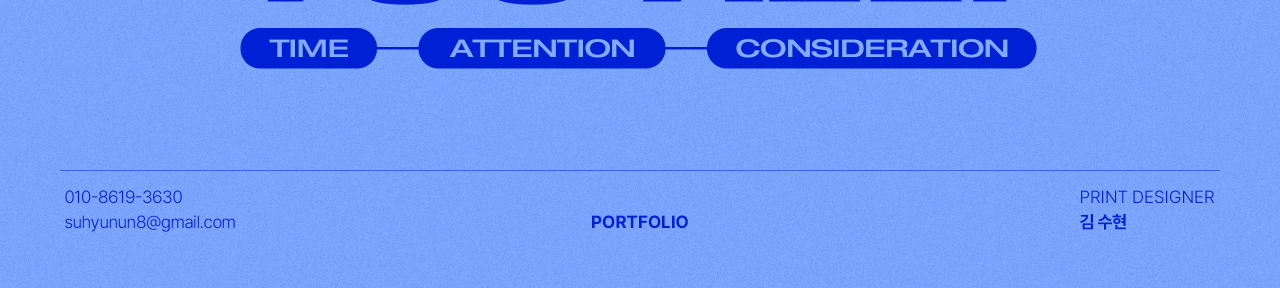
==== commit ccf47959: "dddd" ====
--- a/index.html
+++ b/index.html
@@ -61,14 +61,15 @@
             <div class="thing_icon"><img src="./sause/cover/cover_png_photoshop.png" alt="thing_01"></div>
             <div class="thing_icon"><img src="./sause/cover/cover_png_liiustration.png" alt="thing_02"></div>
             <div class="thing_icon"><img src="./sause/cover/cover_png_blender.png" alt="thing_03"></div>
+            <div class="thing_icon"><img src="./sause/cover/cover_png_rhino.png" alt="thing_04"></div>
          </div>
         </div>
         <div class="fav_group">
             <h2>FAVORITE THING</h2>
           <div class="icons">
-            <div class="thing_icon"><img src="./sause/cover/cover_png_cake.png" alt="thing_04"></div>
-            <div class="thing_icon"><img src="./sause/cover/cover_png_movie.png" alt="thing_05"></div>
-            <div class="thing_icon"><img src="./sause/cover/cover_png_drawing.png" alt="thing_06"></div>
+            <div class="thing_icon"><img src="./sause/cover/cover_png_cake.png" alt="thing_05"></div>
+            <div class="thing_icon"><img src="./sause/cover/cover_png_movie.png" alt="thing_06"></div>
+            <div class="thing_icon"><img src="./sause/cover/cover_png_drawing.png" alt="thing_07"></div>
           </div>
         </div>
         </div>
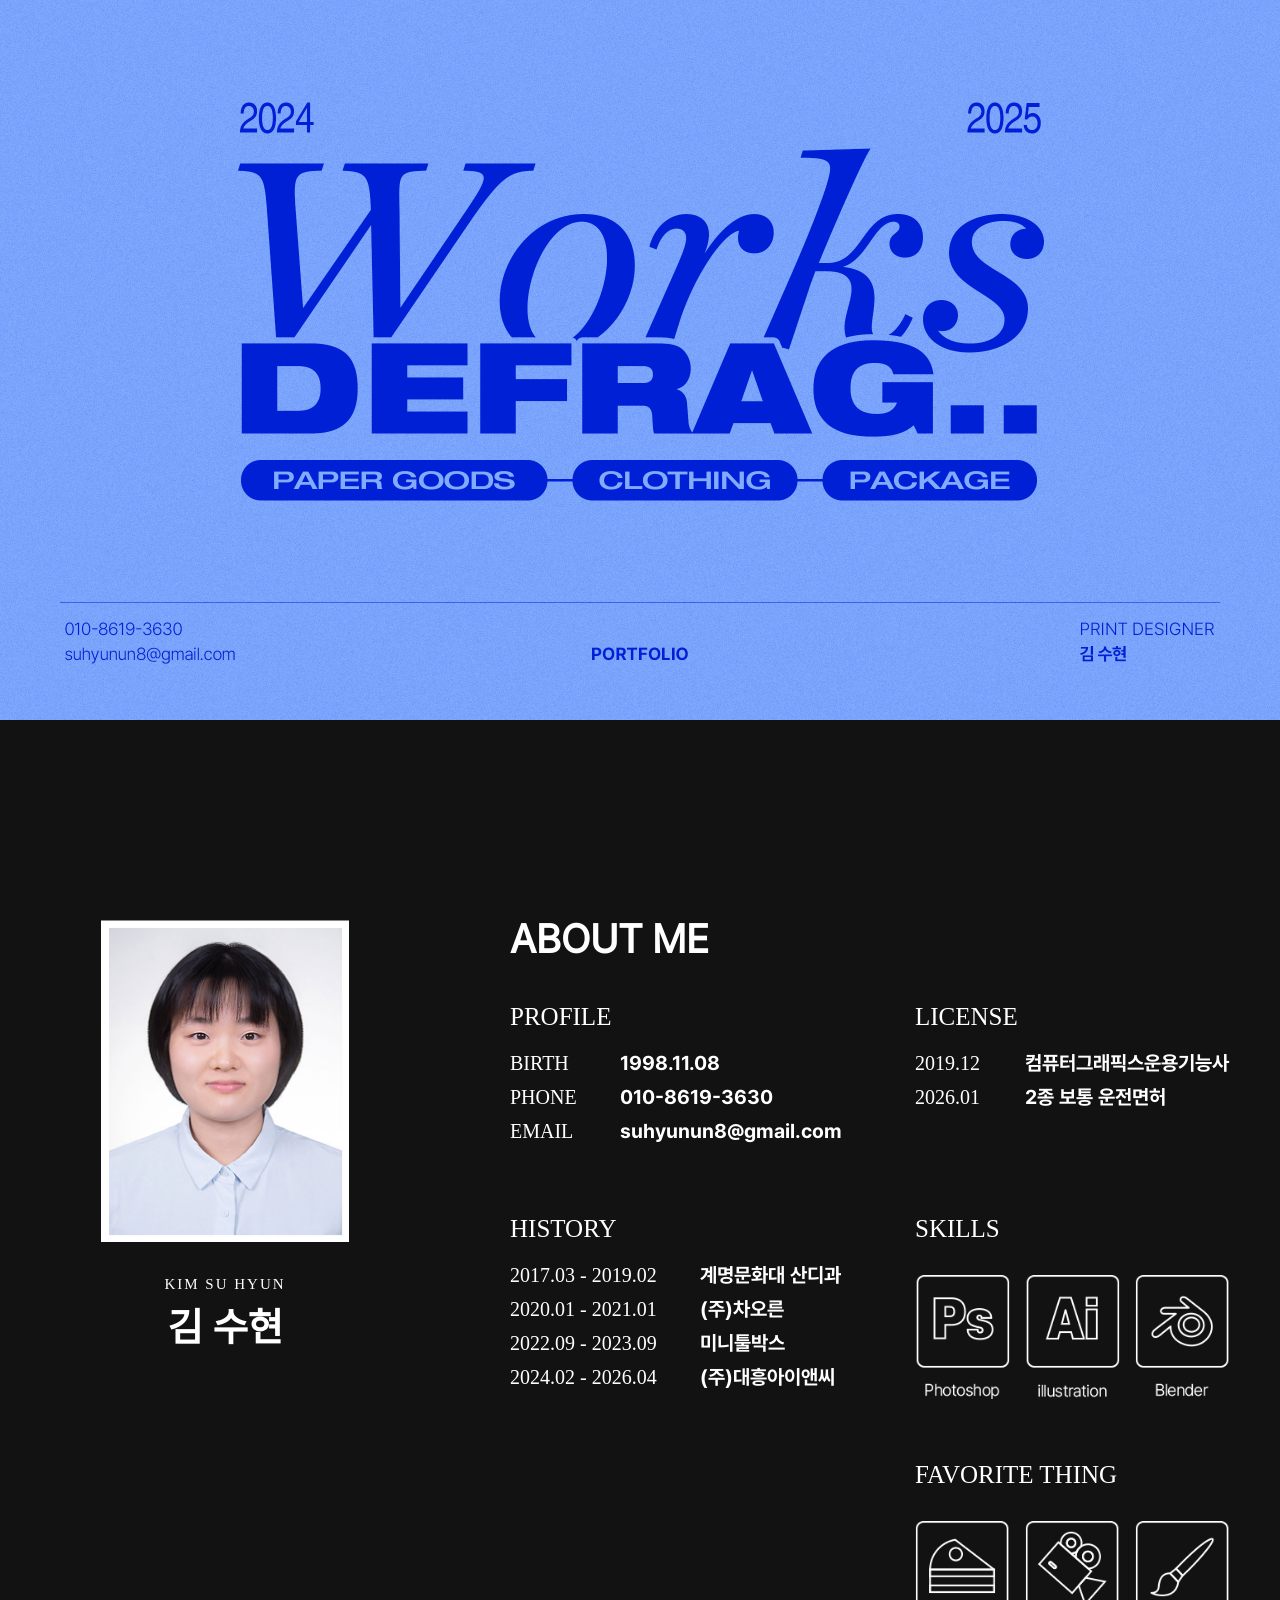
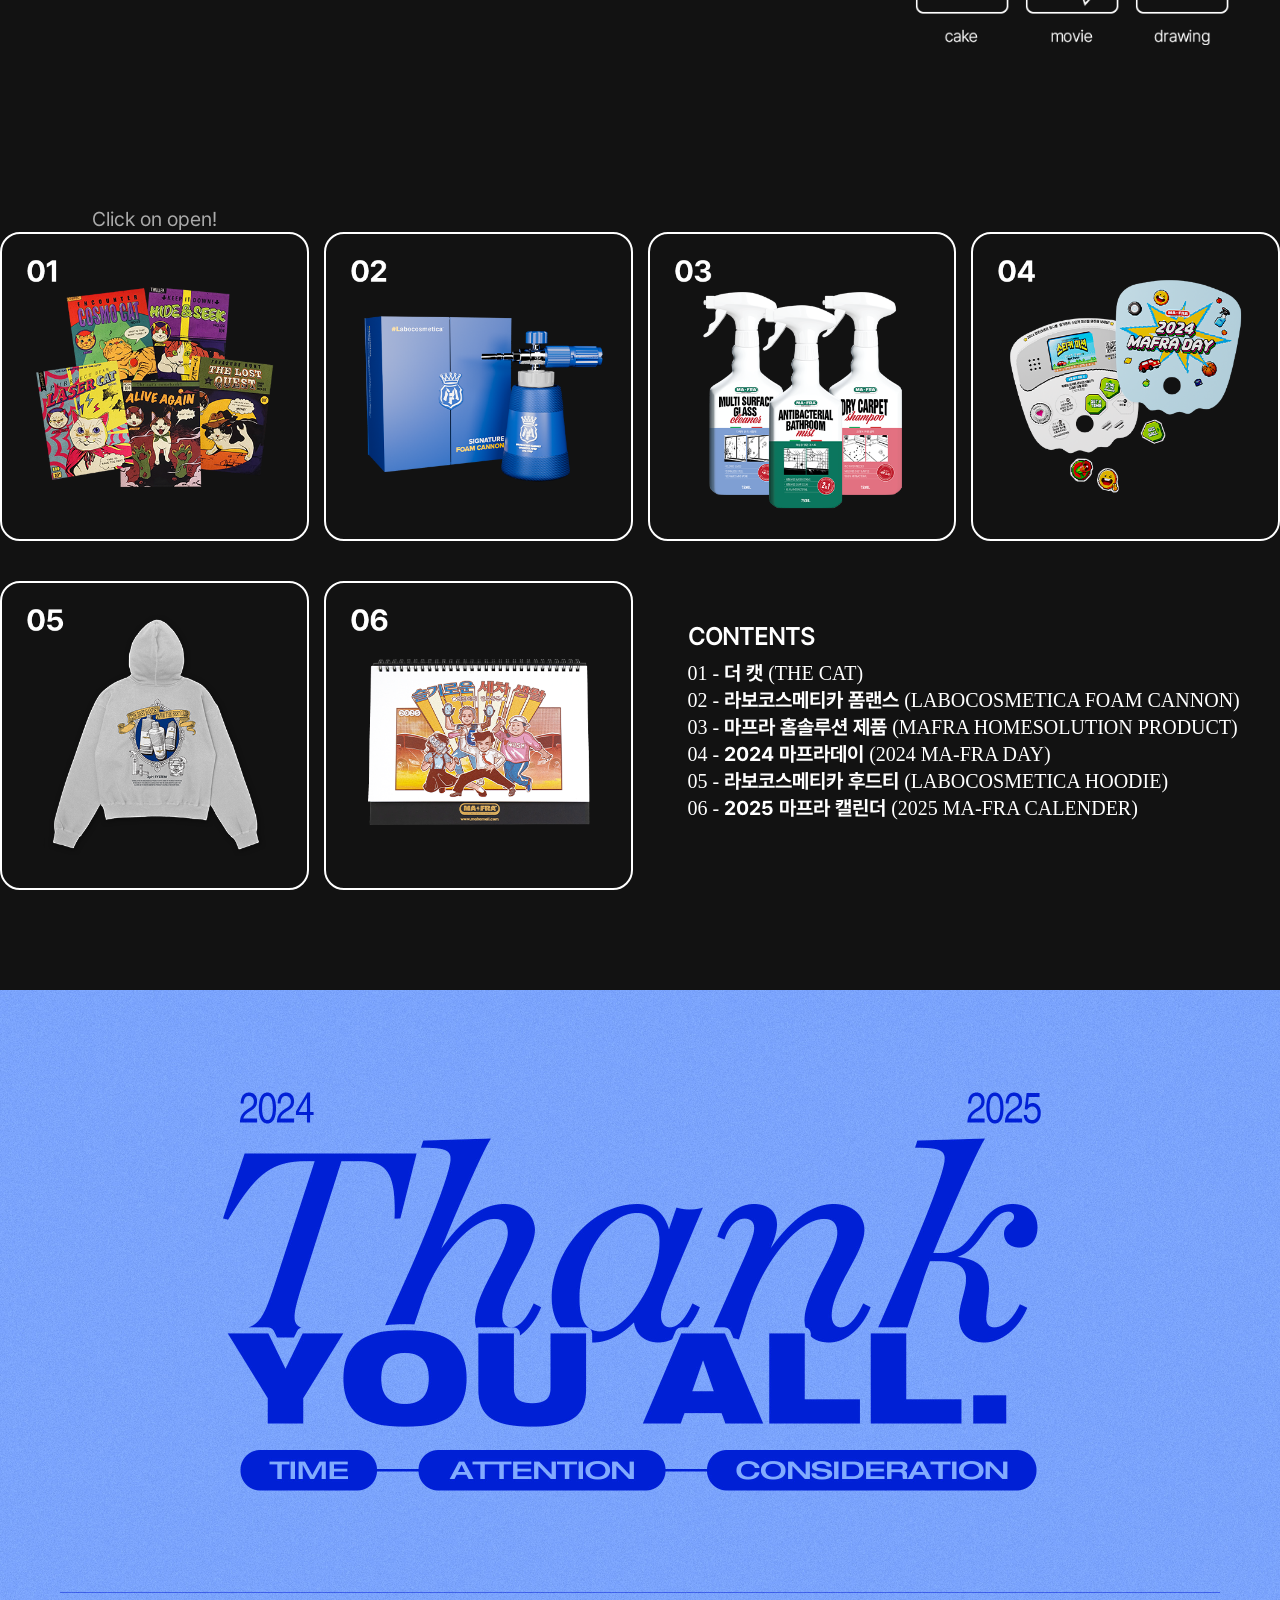
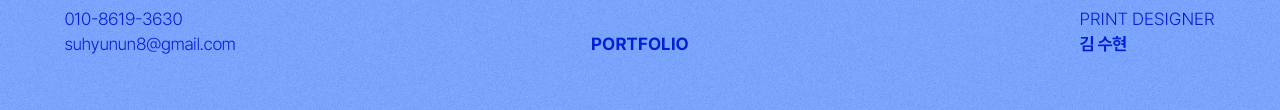
==== commit 6efe1c9e: "dd" ====
--- a/index.html
+++ b/index.html
@@ -61,7 +61,6 @@
             <div class="thing_icon"><img src="./sause/cover/cover_png_photoshop.png" alt="thing_01"></div>
             <div class="thing_icon"><img src="./sause/cover/cover_png_liiustration.png" alt="thing_02"></div>
             <div class="thing_icon"><img src="./sause/cover/cover_png_blender.png" alt="thing_03"></div>
-            <div class="thing_icon"><img src="./sause/cover/cover_png_rhino.png" alt="thing_04"></div>
          </div>
         </div>
         <div class="fav_group">
